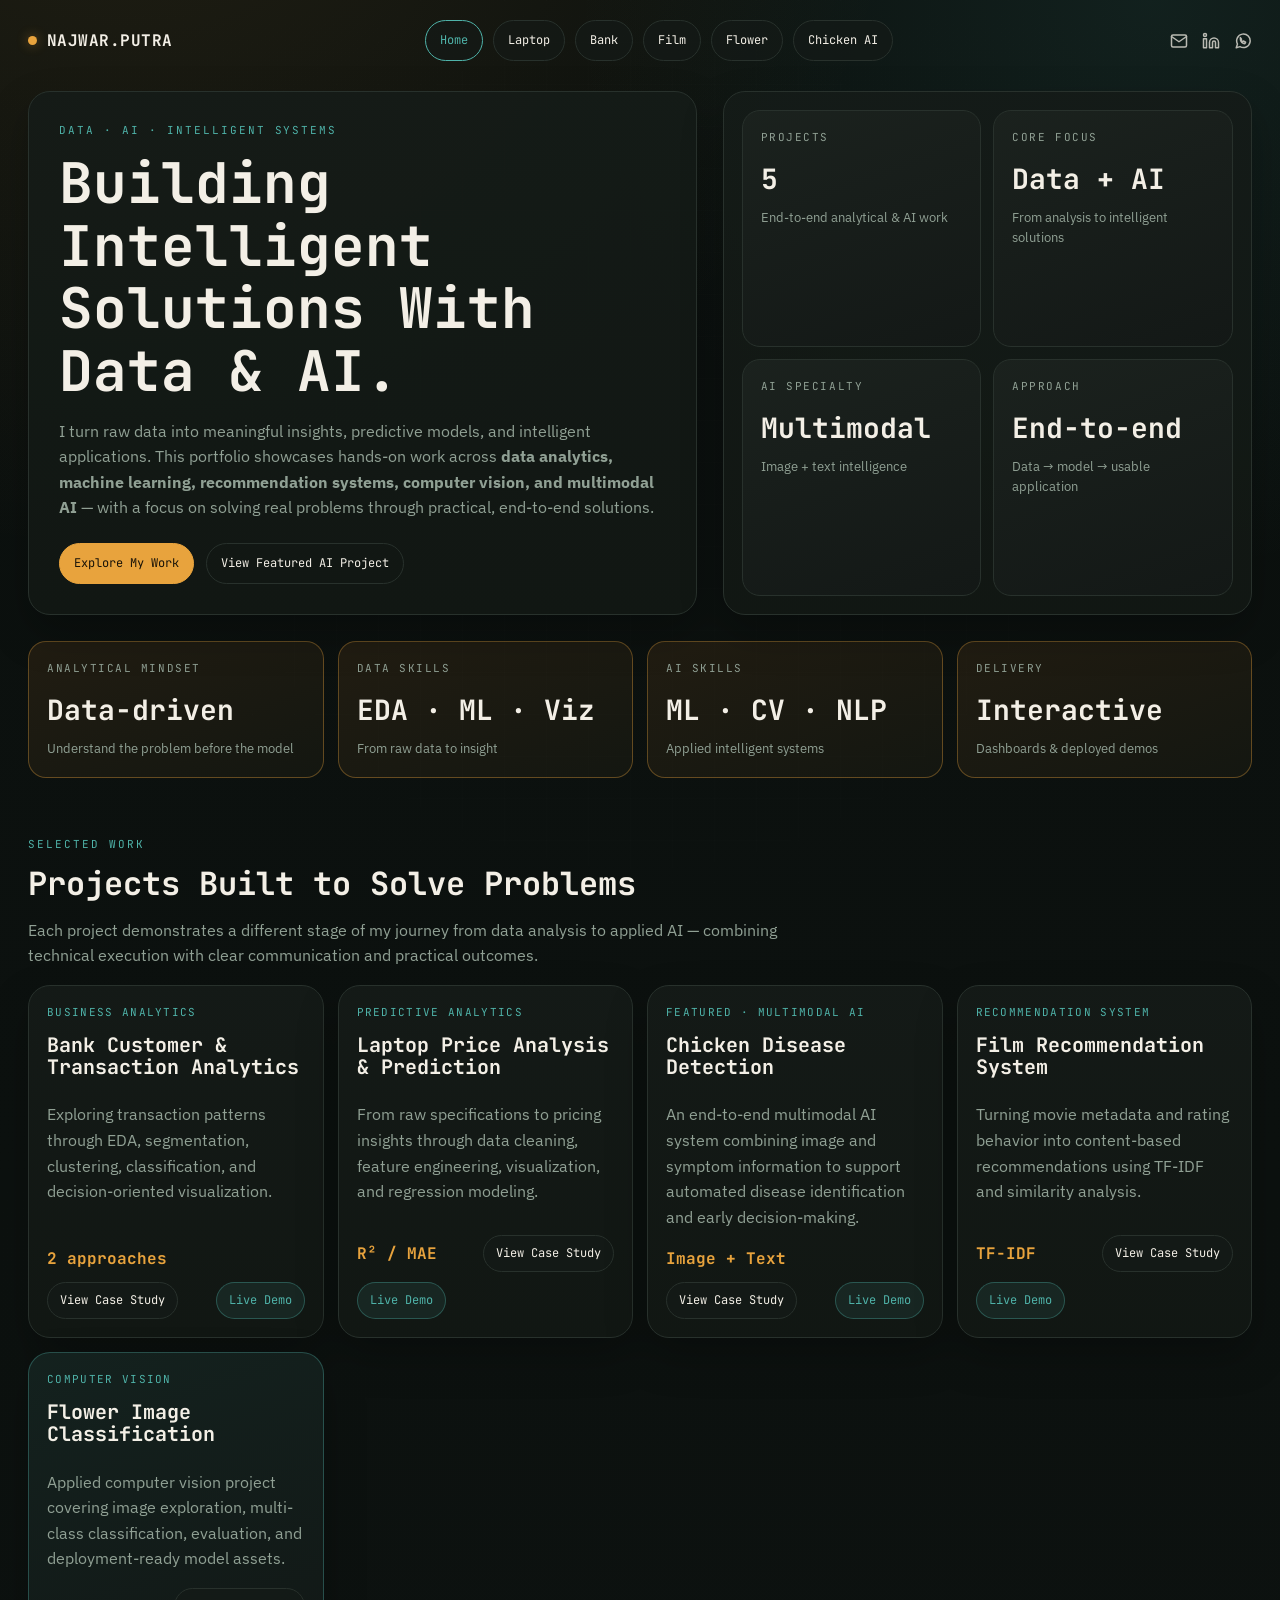
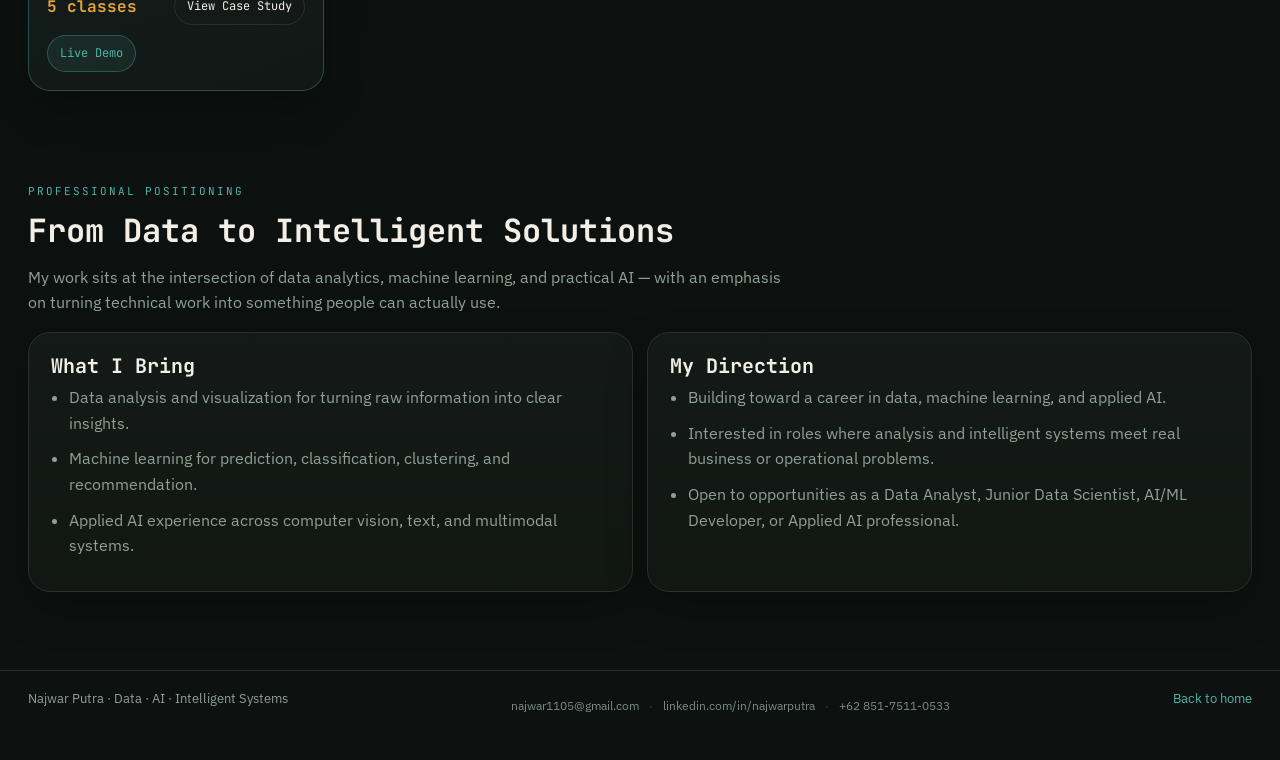
==== index.html @ daa90efa "Enhance contact section with styles and links Added contact information and styles for topbar and fo" ====
<!DOCTYPE html>

<html lang="id">
<head>
<meta charset="utf-8"/>
<meta content="width=device-width, initial-scale=1.0" name="viewport"/>
<title>Najwar Putra | Data, AI &amp; Intelligent Systems Portfolio</title>
<meta content="Najwar Putra's portfolio across data analytics, machine learning, computer vision, recommendation systems, and multimodal AI." name="description"/>
<link href="https://fonts.googleapis.com" rel="preconnect"/>
<link crossorigin="" href="https://fonts.gstatic.com" rel="preconnect"/>
<link href="https://fonts.googleapis.com/css2?family=JetBrains+Mono:wght@400;500;600;700;800&amp;family=IBM+Plex+Sans:wght@400;500;600;700&amp;display=swap" rel="stylesheet"/>
<link href="styles.css" rel="stylesheet">
<style>
  .topbar-contact{display:flex;align-items:center;gap:14px;margin-left:24px}
  .topbar-contact a{display:inline-flex;align-items:center;color:inherit;opacity:.75;transition:opacity .15s ease}
  .topbar-contact a:hover{opacity:1}
  .topbar-contact svg{width:18px;height:18px}
  .footer-contact{display:flex;flex-wrap:wrap;align-items:center;justify-content:center;gap:10px;margin:8px 0;font-size:.9em}
  .footer-contact a{display:inline-flex;align-items:center;gap:6px;color:inherit;opacity:.85;text-decoration:none}
  .footer-contact a:hover{opacity:1;text-decoration:underline}
  .footer-contact svg{width:15px;height:15px}
  .footer-sep{opacity:.4}
  @media (max-width:720px){
    .topbar{flex-wrap:wrap;row-gap:10px}
    .topbar-contact{margin-left:0}
  }
</style>
<script>
            window.STREAMLIT_LINKS = {"laptop": "https://laptoppricepred-najwar.streamlit.app/", "bank": "https://bank-analysis-najwar.streamlit.app/", "film": "https://filmrecom-awer.streamlit.app/", "flower": "https://flowerclassification-najwar.streamlit.app/"};
          </script>
</link></head>
<body>
<div aria-hidden="true" class="bg-grid"></div>
<header class="topbar">
<div class="brand">
<span class="brand-dot"></span>
<span>NAJWAR.PUTRA</span>
</div>
<nav class="nav">
<a class="nav-link active" href="index.html">Home</a>
<a class="nav-link" href="laptop.html">Laptop</a>
<a class="nav-link" href="bank.html">Bank</a>
<a class="nav-link" href="film.html">Film</a>
<a class="nav-link" href="flower.html">Flower</a>
<a class="nav-link" href="chicken.html">Chicken AI</a>
</nav>
<div class="topbar-contact">
<a aria-label="Email" href="mailto:najwar1105@gmail.com" title="Email">
<svg fill="none" stroke="currentColor" stroke-linecap="round" stroke-linejoin="round" stroke-width="2" viewbox="0 0 24 24" xmlns="http://www.w3.org/2000/svg"><rect height="16" rx="2" width="20" x="2" y="4"></rect><path d="m22 6-10 7L2 6"></path></svg>
</a>
<a aria-label="LinkedIn" href="https://www.linkedin.com/in/najwarputra" rel="noopener noreferrer" target="_blank" title="LinkedIn">
<svg fill="none" stroke="currentColor" stroke-linecap="round" stroke-linejoin="round" stroke-width="2" viewbox="0 0 24 24" xmlns="http://www.w3.org/2000/svg"><path d="M16 8a6 6 0 0 1 6 6v7h-4v-7a2 2 0 0 0-2-2 2 2 0 0 0-2 2v7h-4v-7a6 6 0 0 1 6-6z"></path><rect height="12" width="4" x="2" y="9"></rect><circle cx="4" cy="4" r="2"></circle></svg>
</a>
<a aria-label="WhatsApp" href="https://wa.me/6285175110533" rel="noopener noreferrer" target="_blank" title="WhatsApp">
<svg fill="none" stroke="currentColor" stroke-linecap="round" stroke-linejoin="round" stroke-width="2" viewbox="0 0 24 24" xmlns="http://www.w3.org/2000/svg"><path d="M3 21l1.65-4.95A9 9 0 1 1 8 19.5z"></path><path d="M8.5 9.5c0 3.5 3 6 6 6l1-2-3-1.5-1 1c-1-.6-2-1.5-2.5-2.5l1-1L8.5 7.5z"></path></svg>
</a>
</div>
</header>
<main>
<section class="hero home">
<div class="hero-copy">
<div class="eyebrow">Data · AI · Intelligent Systems</div>
<h1>Building Intelligent Solutions With Data &amp; AI.</h1>
<p>
          I turn raw data into meaningful insights, predictive models, and intelligent applications.
          This portfolio showcases hands-on work across <strong>data analytics, machine learning,
          recommendation systems, computer vision, and multimodal AI</strong> — with a focus on
          solving real problems through practical, end-to-end solutions.
        </p>
<div class="hero-links">
<a class="btn primary" href="#selected">Explore My Work</a>
<a class="btn ghost" href="chicken.html">View Featured AI Project</a>
</div>
</div>
<div class="hero-panel">
<div class="hero-stats">
<div class="card">
<div class="card-label">Projects</div>
<div class="card-value">5</div>
<div class="card-note">End-to-end analytical &amp; AI work</div>
</div>
<div class="card">
<div class="card-label">Core Focus</div>
<div class="card-value">Data + AI</div>
<div class="card-note">From analysis to intelligent solutions</div>
</div>
<div class="card">
<div class="card-label">AI Specialty</div>
<div class="card-value">Multimodal</div>
<div class="card-note">Image + text intelligence</div>
</div>
<div class="card">
<div class="card-label">Approach</div>
<div class="card-value">End-to-end</div>
<div class="card-note">Data → model → usable application</div>
</div>
</div>
</div>
</section>
<div class="kpi-grid">
<div class="card accent">
<div class="card-label">Analytical Mindset</div>
<div class="card-value">Data-driven</div>
<div class="card-note">Understand the problem before the model</div>
</div>
<div class="card accent">
<div class="card-label">Data Skills</div>
<div class="card-value">EDA · ML · Viz</div>
<div class="card-note">From raw data to insight</div>
</div>
<div class="card accent">
<div class="card-label">AI Skills</div>
<div class="card-value">ML · CV · NLP</div>
<div class="card-note">Applied intelligent systems</div>
</div>
<div class="card accent">
<div class="card-label">Delivery</div>
<div class="card-value">Interactive</div>
<div class="card-note">Dashboards &amp; deployed demos</div>
</div>
</div>
<section class="section" id="selected">
<div class="section-head">
<div class="eyebrow">Selected Work</div>
<h2>Projects Built to Solve Problems</h2>
<p>Each project demonstrates a different stage of my journey from data analysis to applied AI — combining technical execution with clear communication and practical outcomes.</p>
</div>
<div class="project-grid">





<article class="project-card">
<div class="project-tag">Business Analytics</div>
<h3>Bank Customer &amp; Transaction Analytics</h3>
<p>Exploring transaction patterns through EDA, segmentation, clustering, classification, and decision-oriented visualization.</p>
<div class="project-bottom">
<span class="project-metric">2 approaches</span>
<a class="btn small" href="bank.html">View Case Study</a>
<a class="btn small secondary" data-streamlit-key="bank" href="#">Live Demo</a>
</div>
</article><article class="project-card">
<div class="project-tag">Predictive Analytics</div>
<h3>Laptop Price Analysis &amp; Prediction</h3>
<p>From raw specifications to pricing insights through data cleaning, feature engineering, visualization, and regression modeling.</p>
<div class="project-bottom">
<span class="project-metric">R² / MAE</span>
<a class="btn small" href="laptop.html">View Case Study</a>
<a class="btn small secondary" data-streamlit-key="laptop" href="#">Live Demo</a>
</div>
</article><article class="project-card">
<div class="project-tag">Featured · Multimodal AI</div>
<h3>Chicken Disease Detection</h3>
<p>An end-to-end multimodal AI system combining image and symptom information to support automated disease identification and early decision-making.</p>
<div class="project-bottom">
<span class="project-metric">Image + Text</span>
<a class="btn small" href="chicken.html">View Case Study</a>
<a class="btn small secondary" data-streamlit-key="chicken" href="#">Live Demo</a>
</div>
</article><article class="project-card">
<div class="project-tag">Recommendation System</div>
<h3>Film Recommendation System</h3>
<p>Turning movie metadata and rating behavior into content-based recommendations using TF-IDF and similarity analysis.</p>
<div class="project-bottom">
<span class="project-metric">TF-IDF</span>
<a class="btn small" href="film.html">View Case Study</a>
<a class="btn small secondary" data-streamlit-key="film" href="#">Live Demo</a>
</div>
</article><article class="project-card">
<div class="project-tag">Computer Vision</div>
<h3>Flower Image Classification</h3>
<p>Applied computer vision project covering image exploration, multi-class classification, evaluation, and deployment-ready model assets.</p>
<div class="project-bottom">
<span class="project-metric">5 classes</span>
<a class="btn small" href="flower.html">View Case Study</a>
<a class="btn small secondary" data-streamlit-key="flower" href="#">Live Demo</a>
</div>
</article></div>
</section>
<section class="section">
<div class="section-head">
<div class="eyebrow">Professional Positioning</div>
<h2>From Data to Intelligent Solutions</h2>
<p>My work sits at the intersection of data analytics, machine learning, and practical AI — with an emphasis on turning technical work into something people can actually use.</p>
</div>
<div class="two-col">
<div class="panel pad">
<h3>What I Bring</h3>
<ul class="bullet-list">
<li>Data analysis and visualization for turning raw information into clear insights.</li>
<li>Machine learning for prediction, classification, clustering, and recommendation.</li>
<li>Applied AI experience across computer vision, text, and multimodal systems.</li>
</ul>
</div>
<div class="panel pad">
<h3>My Direction</h3>
<ul class="bullet-list">
<li>Building toward a career in data, machine learning, and applied AI.</li>
<li>Interested in roles where analysis and intelligent systems meet real business or operational problems.</li>
<li>Open to opportunities as a Data Analyst, Junior Data Scientist, AI/ML Developer, or Applied AI professional.</li>
</ul>
</div>
</div>
</section>
</main>
<footer class="footer">
<div>Najwar Putra · Data · AI · Intelligent Systems</div>
<div class="footer-contact">
<a href="mailto:najwar1105@gmail.com">najwar1105@gmail.com</a>
<span class="footer-sep">·</span>
<a href="https://www.linkedin.com/in/najwarputra" rel="noopener noreferrer" target="_blank">linkedin.com/in/najwarputra</a>
<span class="footer-sep">·</span>
<a href="https://wa.me/6285175110533" rel="noopener noreferrer" target="_blank">+62 851-7511-0533</a>
</div>
<div><a href="index.html">Back to home</a></div>
</footer>
<script>
  document.querySelectorAll('[data-streamlit-key="laptop"]').forEach(function(el){ el.href = "https://laptoppricepred-najwar.streamlit.app/"; });
  document.querySelectorAll('[data-streamlit-key="bank"]').forEach(function(el){ el.href = "https://bank-analysis-najwar.streamlit.app/"; });
  document.querySelectorAll('[data-streamlit-key="film"]').forEach(function(el){ el.href = "https://filmrecom-awer.streamlit.app/"; });
  document.querySelectorAll('[data-streamlit-key="flower"]').forEach(function(el){ el.href = "https://flowerclassification-najwar.streamlit.app/"; });
  document.querySelectorAll('[data-streamlit-key="chicken"]').forEach(function(el){ el.href = "https://mumoci.streamlit.app/"; });
</script>
</body>
</html>
---- styles.css ----
:root{
  --bg:#0d1210;
  --panel:#151b18;
  --panel-2:#1b221e;
  --line:#28312c;
  --text:#f3efe6;
  --muted:#90a094;
  --teal:#4fb3a9;
  --amber:#e8a33d;
  --blue:#8fb9ff;
  --shadow: 0 18px 40px rgba(0,0,0,.25);
  --mono:'JetBrains Mono', monospace;
  --sans:'IBM Plex Sans', system-ui, sans-serif;
}
*{box-sizing:border-box}
html{scroll-behavior:smooth}
body{
  margin:0;
  background:
    radial-gradient(circle at 10% -10%, rgba(232,163,61,.10), transparent 28%),
    radial-gradient(circle at 90% 0%, rgba(79,179,169,.10), transparent 22%),
    linear-gradient(180deg,#0b100e 0%, #0d1210 100%);
  color:var(--text);
  font-family:var(--sans);
  line-height:1.6;
  -webkit-font-smoothing:antialiased;
}
a{color:inherit}
.bg-grid{
  position:fixed; inset:0; pointer-events:none; opacity:.22;
  background-image: linear-gradient(rgba(255,255,255,.045) 1px, transparent 1px),
                    linear-gradient(90deg, rgba(255,255,255,.045) 1px, transparent 1px);
  background-size: 42px 42px;
  mask-image: radial-gradient(circle at center, black 40%, transparent 100%);
}
.topbar,.footer,.hero,.section{position:relative; z-index:1}
.topbar{
  max-width:1280px; margin:0 auto; padding:20px 28px;
  display:flex; justify-content:space-between; align-items:center; gap:16px;
}
.brand{
  display:flex; align-items:center; gap:10px; font-family:var(--mono); font-weight:700; letter-spacing:.03em;
}
.brand-dot{
  width:9px; height:9px; border-radius:50%; background:var(--amber);
  box-shadow:0 0 12px rgba(232,163,61,.45);
}
.nav{display:flex; gap:10px; flex-wrap:wrap}
.nav-link,.btn{
  text-decoration:none; border:1px solid var(--line); border-radius:999px;
  padding:10px 14px; font-family:var(--mono); font-size:12px; transition:.18s ease;
  background:rgba(21,27,24,.7);
}
.nav-link:hover,.btn:hover{transform:translateY(-1px); border-color:var(--teal)}
.nav-link.active{border-color:var(--teal); color:var(--teal)}
main{max-width:1280px; margin:0 auto; padding: 0 28px 44px}
.hero{
  display:grid; grid-template-columns: 1.2fr .95fr; gap:26px; align-items:stretch;
  padding: 34px 0 18px;
}
.hero.home{padding-top:10px}
.hero-copy,.hero-panel,.panel,.project-card{
  border:1px solid var(--line); background:linear-gradient(180deg, rgba(21,27,24,.95), rgba(18,24,20,.95));
  border-radius:22px; box-shadow:var(--shadow);
}
.hero-copy{padding:30px}
.hero-panel{padding:18px}
.eyebrow{
  font-family:var(--mono); text-transform:uppercase; letter-spacing:.18em; font-size:11px;
  color:var(--teal); margin-bottom:12px;
}
h1,h2,h3{font-family:var(--mono); line-height:1.12}
h1{font-size:clamp(34px,4.6vw,56px); margin:0 0 16px}
h2{font-size:clamp(24px,3vw,32px); margin:0}
h3{font-size:20px; margin:0 0 8px}
.hero-copy p,.section-head p,.project-card p,.panel p{color:var(--muted)}
.hero-links{display:flex; flex-wrap:wrap; gap:12px; margin-top:22px}
.btn.primary{background:var(--amber); color:#191308; border-color:var(--amber)}
.btn.secondary{background:rgba(79,179,169,.10); color:var(--teal); border-color:rgba(79,179,169,.35)}
.btn.ghost{background:transparent}
.btn.small{padding:8px 12px}
.hero-stats{display:grid; grid-template-columns:1fr 1fr; gap:12px; height:100%}
.card,.project-card,.panel{
  padding:18px;
}
.card{
  border:1px solid var(--line);
  background:linear-gradient(160deg, rgba(27,34,30,.96), rgba(19,24,22,.96));
  border-radius:18px;
}
.card.accent{border-color:rgba(232,163,61,.35); background:linear-gradient(160deg, rgba(34,29,18,.98), rgba(20,23,17,.98))}
.card-label{font-family:var(--mono); font-size:11px; color:var(--muted); text-transform:uppercase; letter-spacing:.14em}
.card-value{font-family:var(--mono); font-size:clamp(20px,2.2vw,28px); font-weight:700; color:var(--text); margin:10px 0 6px}
.card-note{font-size:13px; color:var(--muted)}
.kpi-grid,.project-grid{
  display:grid; grid-template-columns:repeat(4,1fr); gap:14px;
  margin: 8px 0 24px;
}
.section{padding: 34px 0}
.section-head{margin-bottom:16px}
.section-head p{max-width:760px}
.project-card{display:flex; flex-direction:column; justify-content:space-between; min-height:220px}
.project-tag{
  display:inline-flex; width:max-content; font-family:var(--mono); font-size:11px; letter-spacing:.12em;
  text-transform:uppercase; color:var(--teal); margin-bottom:12px;
}
.project-bottom{display:flex; justify-content:space-between; align-items:center; gap:10px; flex-wrap:wrap; margin-top:auto}
.project-metric{font-family:var(--mono); color:var(--amber); font-weight:700}
.two-col{
  display:grid; grid-template-columns:1fr 1fr; gap:14px; margin-top:14px;
}
.chart-grid.two{
  display:grid; grid-template-columns:1fr 1fr; gap:14px;
}
.panel img{
  width:100%; display:block; border-radius:16px; border:1px solid var(--line); background:#0b100e;
}
figure.panel{margin:0}
figcaption{
  font-size:12px; color:var(--muted); margin-top:10px; font-family:var(--mono); letter-spacing:.08em;
  text-transform:uppercase;
}
.pad{padding:22px}
.bullet-list{margin:0; padding-left:18px; color:var(--muted)}
.bullet-list li{margin-bottom:10px}
.metric-list{display:grid; gap:10px; margin-top:18px}
.metric-list div{
  display:flex; justify-content:space-between; gap:14px; padding:12px 14px; border:1px solid var(--line);
  border-radius:14px; background:rgba(255,255,255,.02);
}
.metric-list span{color:var(--muted)}
.metric-list strong{font-family:var(--mono)}
.data-table{
  width:100%; border-collapse:separate; border-spacing:0; overflow:hidden;
  font-size:14px; color:var(--text);
}
.data-table th,.data-table td{
  padding:11px 12px; border-bottom:1px solid var(--line); text-align:left; vertical-align:top;
}
.data-table th{font-family:var(--mono); color:var(--muted); text-transform:uppercase; font-size:11px; letter-spacing:.12em}
.data-table tr:hover td{background:rgba(255,255,255,.025)}
.gallery-grid{
  display:grid; grid-template-columns:repeat(5,1fr); gap:14px;
}
.gallery-item{padding:12px}
.gallery-item img{
  width:100%; aspect-ratio: 1 / 1; object-fit:cover; border-radius:14px; border:1px solid var(--line);
}
.gallery-meta{display:flex; justify-content:space-between; gap:10px; align-items:center; margin-top:10px}
.gallery-meta strong{font-family:var(--mono); font-size:13px}
.gallery-meta span{font-size:12px; color:var(--muted)}
.footer{
  max-width:1280px; margin: 0 auto; padding: 18px 28px 36px; display:flex; justify-content:space-between;
  gap:14px; color:var(--muted); font-size:13px; border-top:1px solid var(--line)
}
.footer a{color:var(--teal); text-decoration:none}

.project-grid .project-card:last-child{
  border-color:rgba(79,179,169,.34);
  background:linear-gradient(160deg, rgba(20,34,31,.98), rgba(18,24,22,.98));
}
@media (min-width: 1101px){
  .project-grid .project-card:last-child{grid-column:span 1;}
}

@media (max-width: 1100px){
  .hero,.kpi-grid,.project-grid,.two-col,.chart-grid.two,.gallery-grid{grid-template-columns:1fr 1fr}
  .gallery-grid{grid-template-columns:repeat(3,1fr)}
}
@media (max-width: 780px){
  .topbar,.footer{padding-left:18px; padding-right:18px}
  main{padding:0 18px 28px}
  .hero,.kpi-grid,.project-grid,.two-col,.chart-grid.two,.gallery-grid{grid-template-columns:1fr}
  .hero-stats{grid-template-columns:1fr}
}
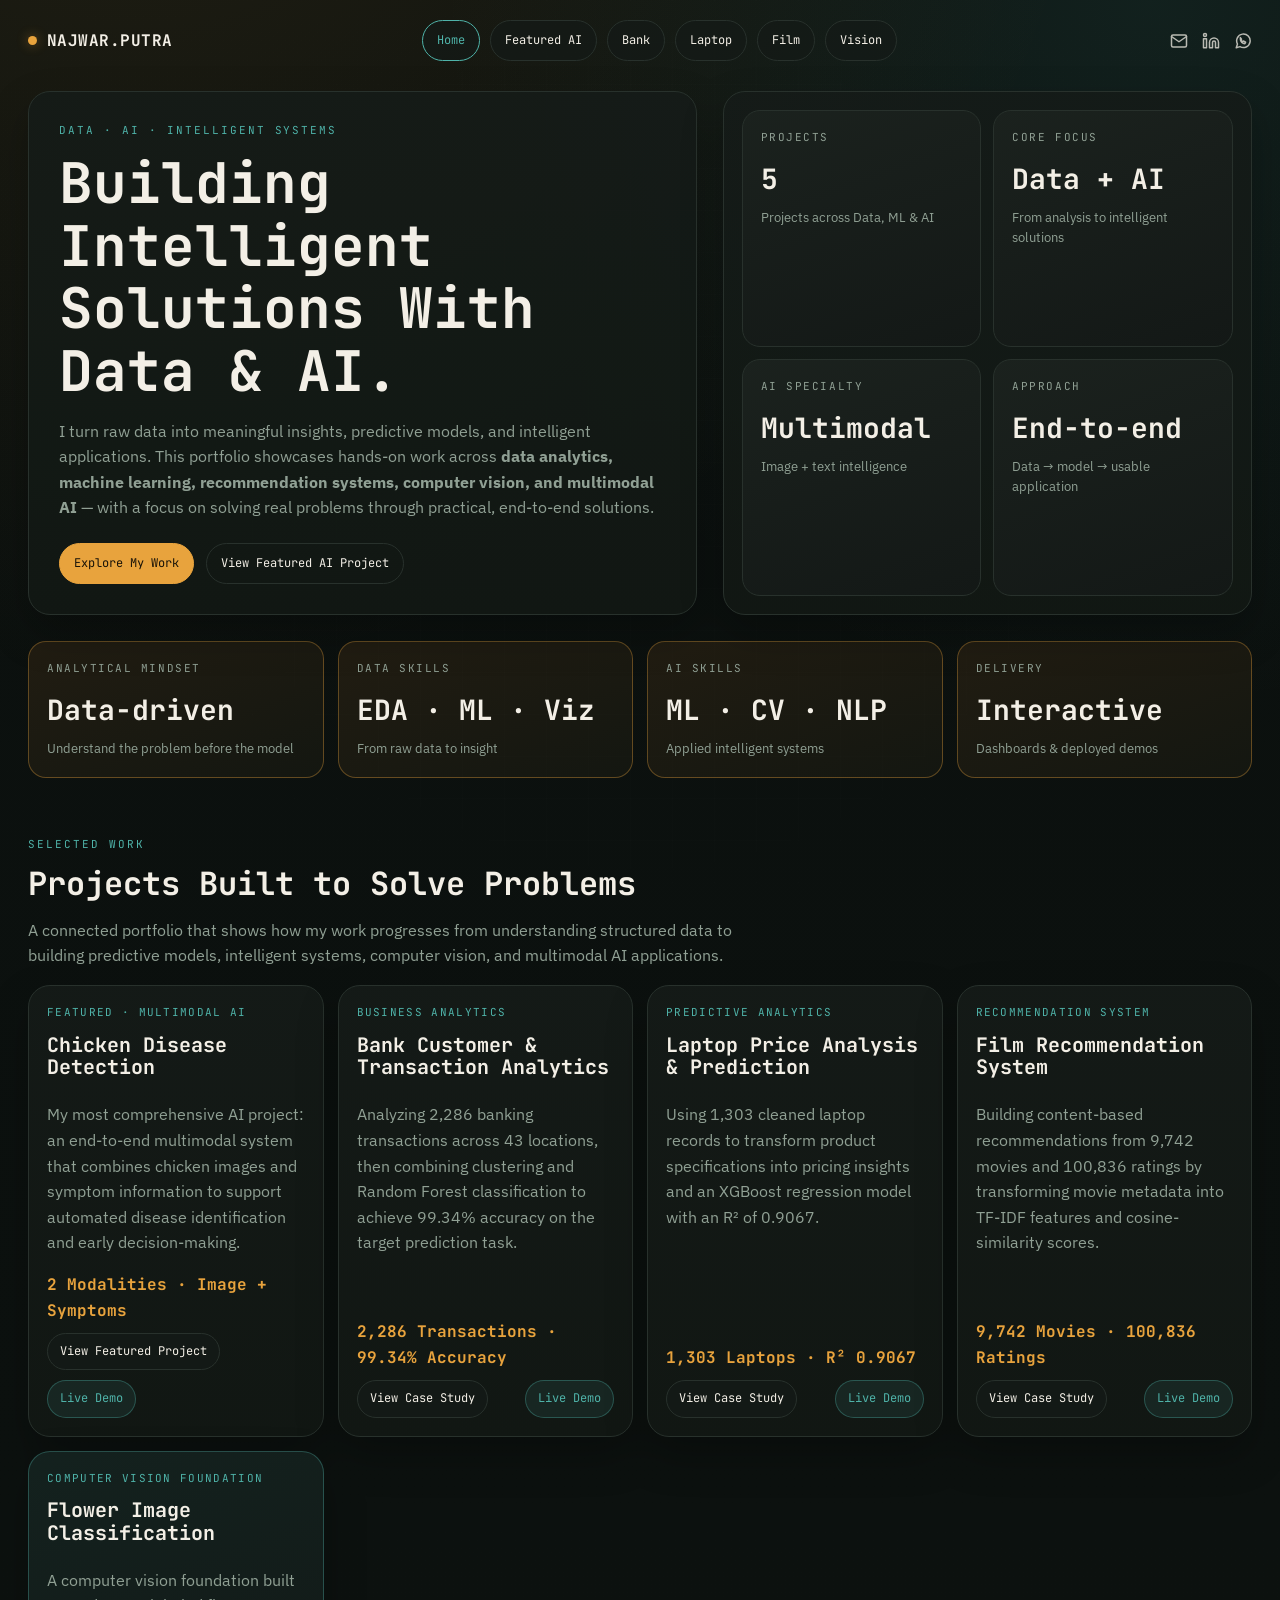
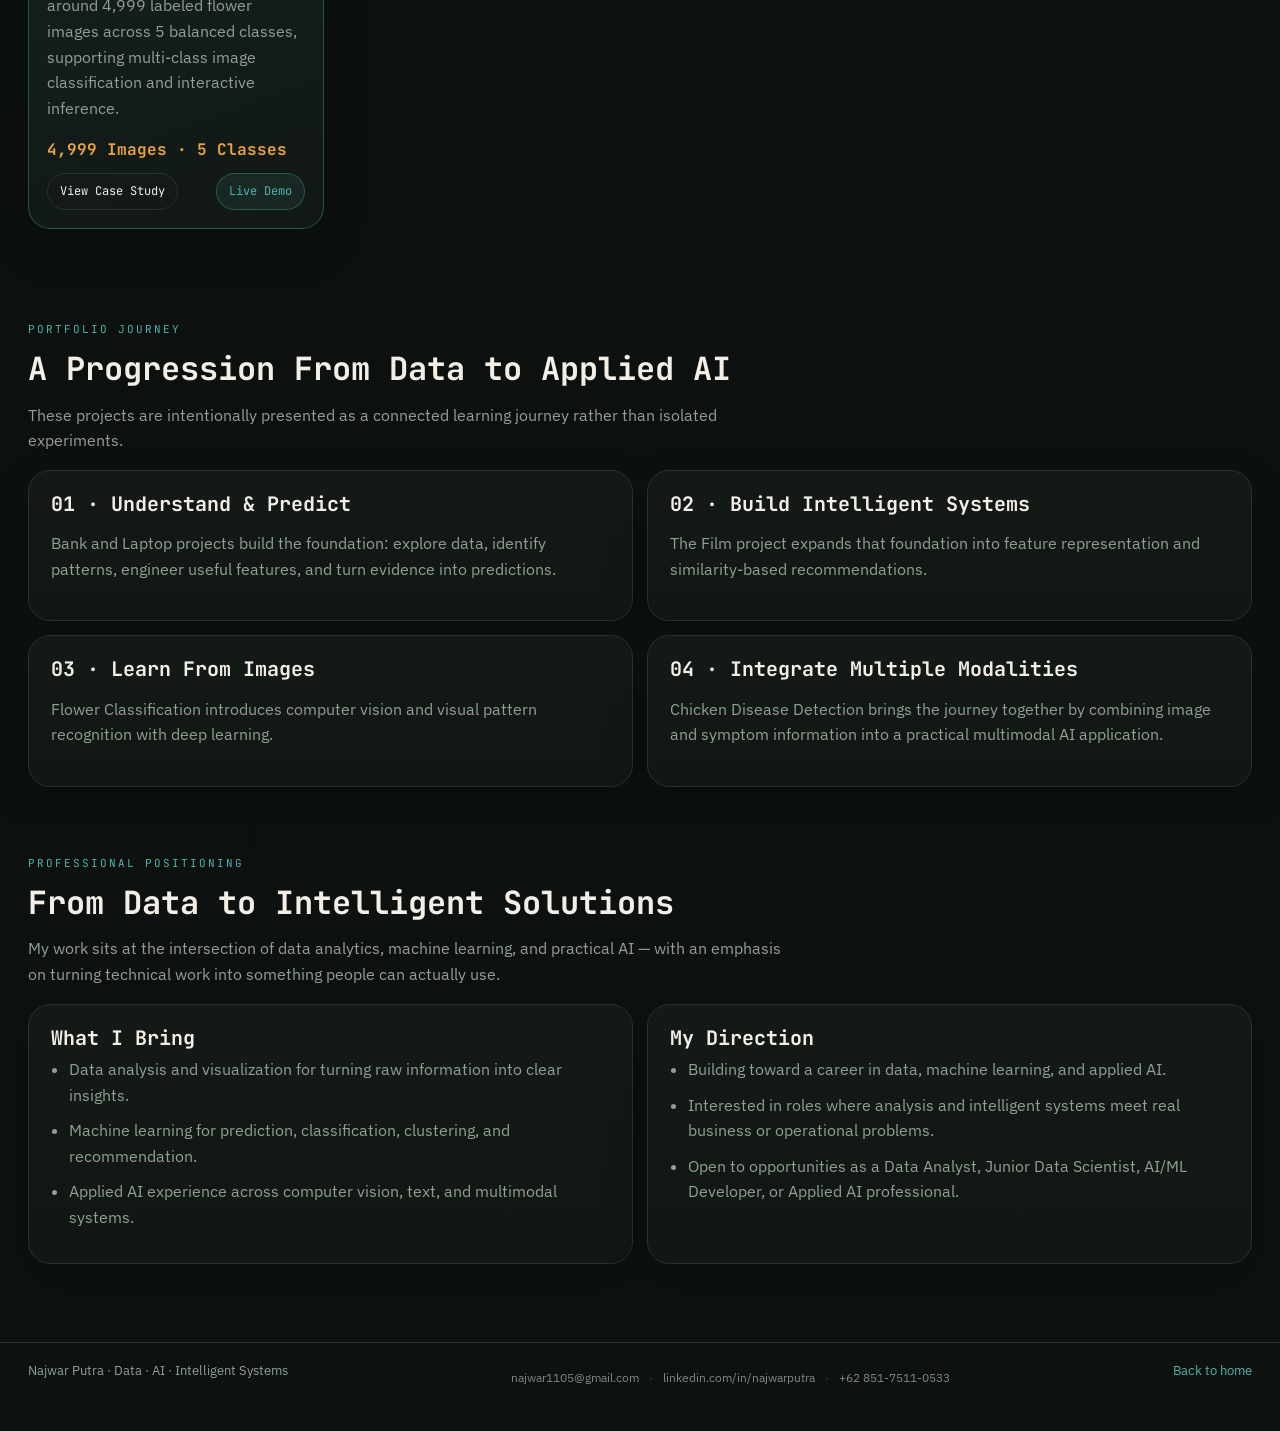
==== commit de4c2794: "Add files via upload" ====
--- a/index.html
+++ b/index.html
@@ -1,6 +1,6 @@
 <!DOCTYPE html>
 
-<html lang="id">
+<html lang="en">
 <head>
 <meta charset="utf-8"/>
 <meta content="width=device-width, initial-scale=1.0" name="viewport"/>
@@ -26,7 +26,7 @@
   }
 </style>
 <script>
-            window.STREAMLIT_LINKS = {"laptop": "https://laptoppricepred-najwar.streamlit.app/", "bank": "https://bank-analysis-najwar.streamlit.app/", "film": "https://filmrecom-awer.streamlit.app/", "flower": "https://flowerclassification-najwar.streamlit.app/"};
+            window.STREAMLIT_LINKS = {"laptop": "https://laptoppricepred-najwar.streamlit.app/", "bank": "https://bank-analysis-najwar.streamlit.app/", "film": "https://filmrecom-awer.streamlit.app/", "flower": "https://flowerclassification-najwar.streamlit.app/", "chicken": "https://mumoci.streamlit.app/"};
           </script>
 </link></head>
 <body>
@@ -38,11 +38,11 @@
 </div>
 <nav class="nav">
 <a class="nav-link active" href="index.html">Home</a>
+<a class="nav-link" href="chicken.html">Featured AI</a>
+<a class="nav-link" href="bank.html">Bank</a>
 <a class="nav-link" href="laptop.html">Laptop</a>
-<a class="nav-link" href="bank.html">Bank</a>
 <a class="nav-link" href="film.html">Film</a>
-<a class="nav-link" href="flower.html">Flower</a>
-<a class="nav-link" href="chicken.html">Chicken AI</a>
+<a class="nav-link" href="flower.html">Vision</a>
 </nav>
 <div class="topbar-contact">
 <a aria-label="Email" href="mailto:najwar1105@gmail.com" title="Email">
@@ -77,7 +77,7 @@
 <div class="card">
 <div class="card-label">Projects</div>
 <div class="card-value">5</div>
-<div class="card-note">End-to-end analytical &amp; AI work</div>
+<div class="card-note">Projects across Data, ML &amp; AI</div>
 </div>
 <div class="card">
 <div class="card-label">Core Focus</div>
@@ -123,60 +123,74 @@
 <div class="section-head">
 <div class="eyebrow">Selected Work</div>
 <h2>Projects Built to Solve Problems</h2>
-<p>Each project demonstrates a different stage of my journey from data analysis to applied AI — combining technical execution with clear communication and practical outcomes.</p>
+<p>A connected portfolio that shows how my work progresses from understanding structured data to building predictive models, intelligent systems, computer vision, and multimodal AI applications.</p>
 </div>
 <div class="project-grid">
-
-
-
-
-
+<article class="project-card">
+<div class="project-tag">Featured · Multimodal AI</div>
+<h3>Chicken Disease Detection</h3>
+<p>My most comprehensive AI project: an end-to-end multimodal system that combines chicken images and symptom information to support automated disease identification and early decision-making.</p>
+<div class="project-bottom">
+<span class="project-metric">2 Modalities · Image + Symptoms</span>
+<a class="btn small" href="chicken.html">View Featured Project</a>
+<a class="btn small secondary" data-streamlit-key="chicken" href="#">Live Demo</a>
+</div>
+</article>
 <article class="project-card">
 <div class="project-tag">Business Analytics</div>
 <h3>Bank Customer &amp; Transaction Analytics</h3>
-<p>Exploring transaction patterns through EDA, segmentation, clustering, classification, and decision-oriented visualization.</p>
-<div class="project-bottom">
-<span class="project-metric">2 approaches</span>
+<p>Analyzing 2,286 banking transactions across 43 locations, then combining clustering and Random Forest classification to achieve 99.34% accuracy on the target prediction task.</p>
+<div class="project-bottom">
+<span class="project-metric">2,286 Transactions · 99.34% Accuracy</span>
 <a class="btn small" href="bank.html">View Case Study</a>
 <a class="btn small secondary" data-streamlit-key="bank" href="#">Live Demo</a>
 </div>
-</article><article class="project-card">
+</article>
+<article class="project-card">
 <div class="project-tag">Predictive Analytics</div>
 <h3>Laptop Price Analysis &amp; Prediction</h3>
-<p>From raw specifications to pricing insights through data cleaning, feature engineering, visualization, and regression modeling.</p>
-<div class="project-bottom">
-<span class="project-metric">R² / MAE</span>
+<p>Using 1,303 cleaned laptop records to transform product specifications into pricing insights and an XGBoost regression model with an R² of 0.9067.</p>
+<div class="project-bottom">
+<span class="project-metric">1,303 Laptops · R² 0.9067</span>
 <a class="btn small" href="laptop.html">View Case Study</a>
 <a class="btn small secondary" data-streamlit-key="laptop" href="#">Live Demo</a>
 </div>
-</article><article class="project-card">
-<div class="project-tag">Featured · Multimodal AI</div>
-<h3>Chicken Disease Detection</h3>
-<p>An end-to-end multimodal AI system combining image and symptom information to support automated disease identification and early decision-making.</p>
-<div class="project-bottom">
-<span class="project-metric">Image + Text</span>
-<a class="btn small" href="chicken.html">View Case Study</a>
-<a class="btn small secondary" data-streamlit-key="chicken" href="#">Live Demo</a>
-</div>
-</article><article class="project-card">
+</article>
+<article class="project-card">
 <div class="project-tag">Recommendation System</div>
 <h3>Film Recommendation System</h3>
-<p>Turning movie metadata and rating behavior into content-based recommendations using TF-IDF and similarity analysis.</p>
-<div class="project-bottom">
-<span class="project-metric">TF-IDF</span>
+<p>Building content-based recommendations from 9,742 movies and 100,836 ratings by transforming movie metadata into TF-IDF features and cosine-similarity scores.</p>
+<div class="project-bottom">
+<span class="project-metric">9,742 Movies · 100,836 Ratings</span>
 <a class="btn small" href="film.html">View Case Study</a>
 <a class="btn small secondary" data-streamlit-key="film" href="#">Live Demo</a>
 </div>
-</article><article class="project-card">
-<div class="project-tag">Computer Vision</div>
+</article>
+<article class="project-card">
+<div class="project-tag">Computer Vision Foundation</div>
 <h3>Flower Image Classification</h3>
-<p>Applied computer vision project covering image exploration, multi-class classification, evaluation, and deployment-ready model assets.</p>
-<div class="project-bottom">
-<span class="project-metric">5 classes</span>
+<p>A computer vision foundation built around 4,999 labeled flower images across 5 balanced classes, supporting multi-class image classification and interactive inference.</p>
+<div class="project-bottom">
+<span class="project-metric">4,999 Images · 5 Classes</span>
 <a class="btn small" href="flower.html">View Case Study</a>
 <a class="btn small secondary" data-streamlit-key="flower" href="#">Live Demo</a>
 </div>
-</article></div>
+</article>
+</div>
+</section>
+
+<section class="section">
+<div class="section-head">
+<div class="eyebrow">Portfolio Journey</div>
+<h2>A Progression From Data to Applied AI</h2>
+<p>These projects are intentionally presented as a connected learning journey rather than isolated experiments.</p>
+</div>
+<div class="two-col">
+<div class="panel pad"><h3>01 · Understand &amp; Predict</h3><p>Bank and Laptop projects build the foundation: explore data, identify patterns, engineer useful features, and turn evidence into predictions.</p></div>
+<div class="panel pad"><h3>02 · Build Intelligent Systems</h3><p>The Film project expands that foundation into feature representation and similarity-based recommendations.</p></div>
+<div class="panel pad"><h3>03 · Learn From Images</h3><p>Flower Classification introduces computer vision and visual pattern recognition with deep learning.</p></div>
+<div class="panel pad"><h3>04 · Integrate Multiple Modalities</h3><p>Chicken Disease Detection brings the journey together by combining image and symptom information into a practical multimodal AI application.</p></div>
+</div>
 </section>
 <section class="section">
 <div class="section-head">
@@ -223,4 +237,4 @@
   document.querySelectorAll('[data-streamlit-key="chicken"]').forEach(function(el){ el.href = "https://mumoci.streamlit.app/"; });
 </script>
 </body>
-</html>
+</html>
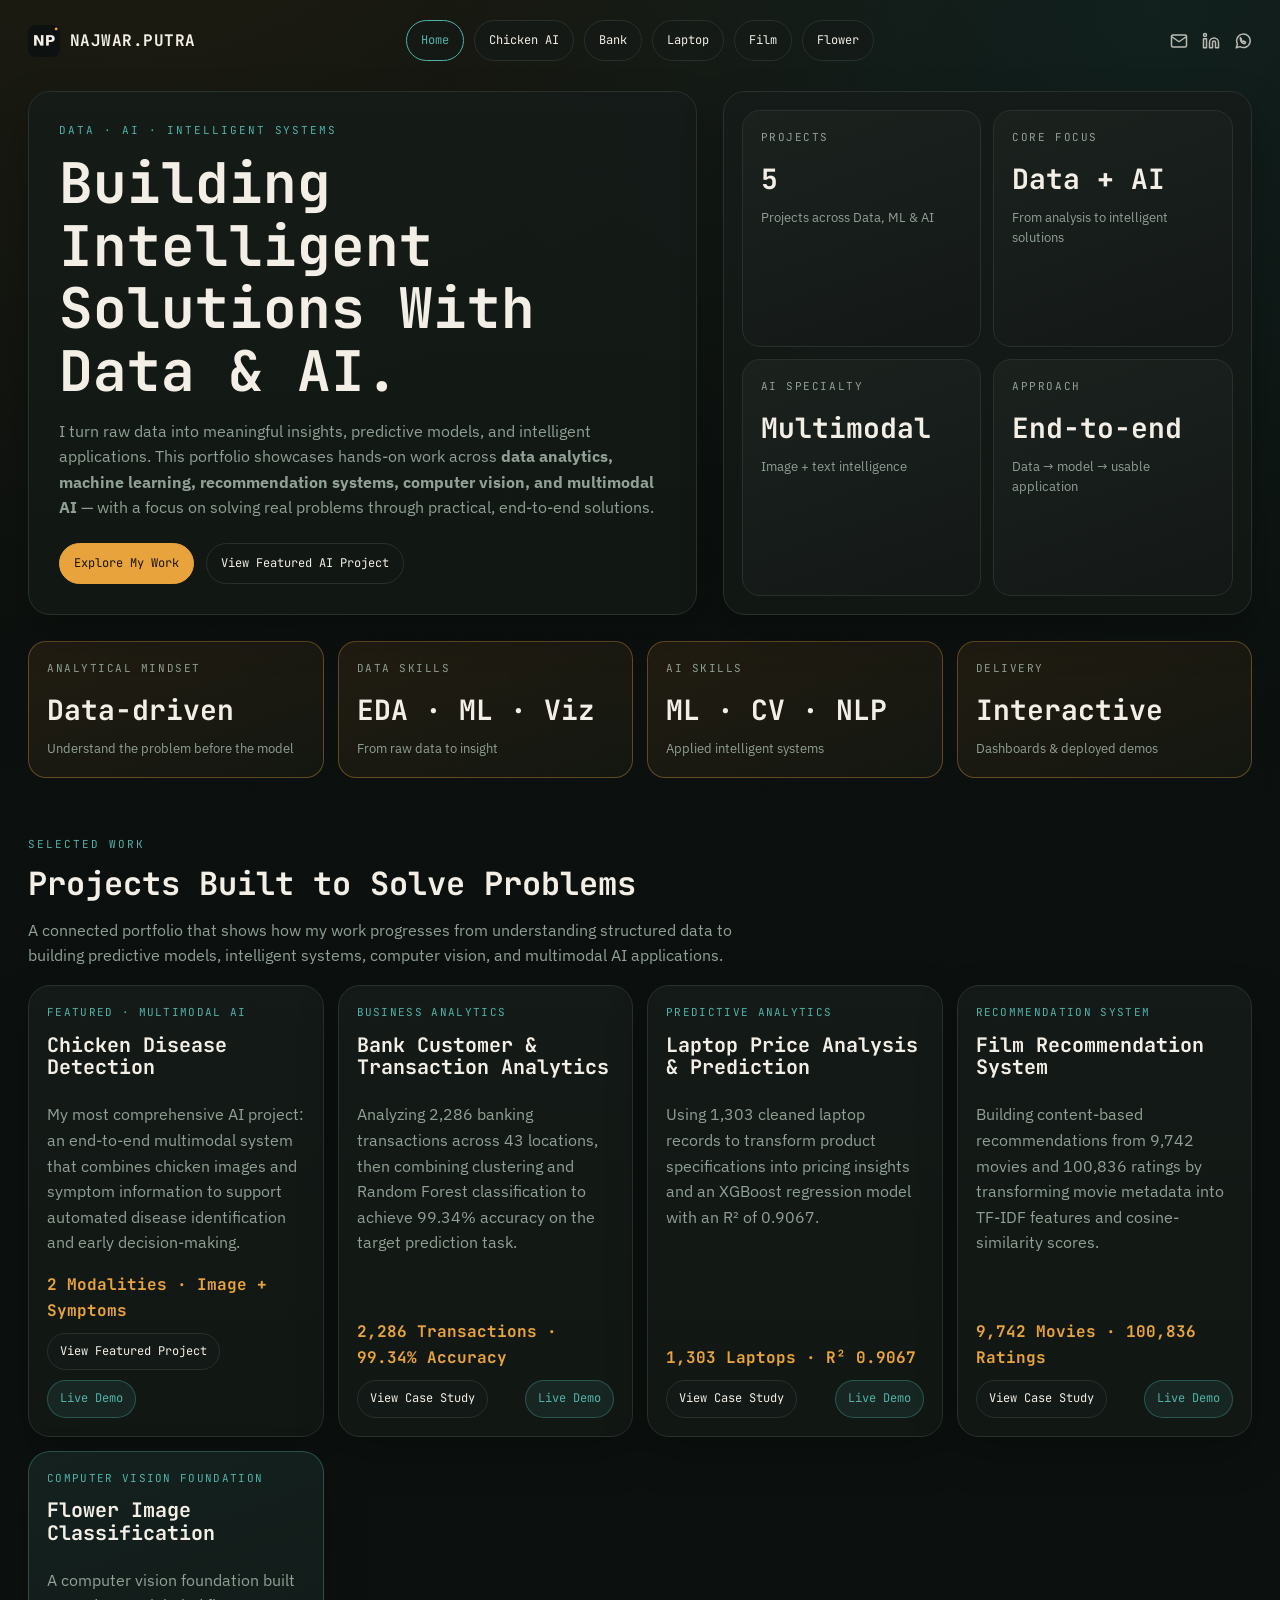
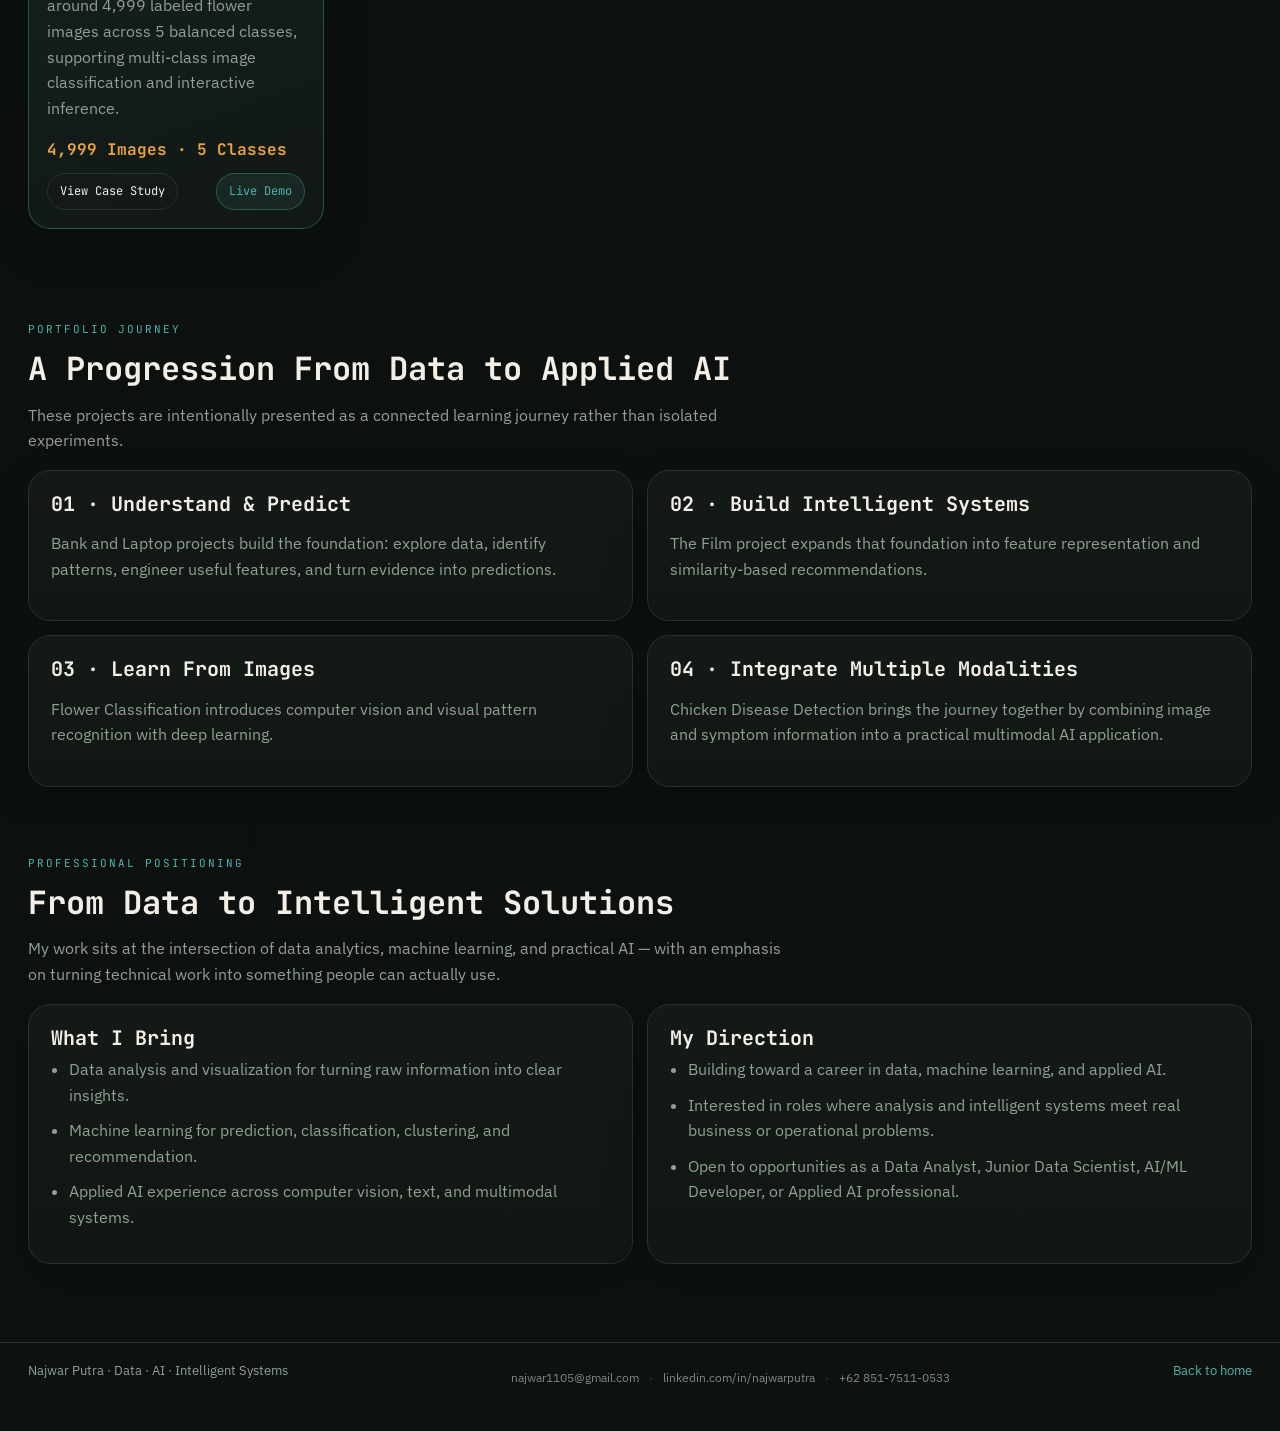
==== commit 21298160: "Add files via upload" ====
--- a/index.html
+++ b/index.html
@@ -10,6 +10,13 @@
 <link crossorigin="" href="https://fonts.gstatic.com" rel="preconnect"/>
 <link href="https://fonts.googleapis.com/css2?family=JetBrains+Mono:wght@400;500;600;700;800&amp;family=IBM+Plex+Sans:wght@400;500;600;700&amp;display=swap" rel="stylesheet"/>
 <link href="styles.css" rel="stylesheet">
+<link rel="icon" type="image/png" sizes="512x512" href="assets/brand/favicon.png"/>
+<meta property="og:type" content="website"/>
+<meta property="og:title" content="Najwar Putra | Data, AI & Intelligent Systems"/>
+<meta property="og:description" content="Najwar Putra portfolio across data analytics, machine learning, computer vision, recommendation systems, and multimodal AI."/>
+<meta property="og:image" content="assets/brand/og-image.png"/>
+<meta name="twitter:card" content="summary_large_image"/>
+<meta name="twitter:image" content="assets/brand/og-image.png"/>
 <style>
   .topbar-contact{display:flex;align-items:center;gap:14px;margin-left:24px}
   .topbar-contact a{display:inline-flex;align-items:center;color:inherit;opacity:.75;transition:opacity .15s ease}
@@ -33,16 +40,16 @@
 <div aria-hidden="true" class="bg-grid"></div>
 <header class="topbar">
 <div class="brand">
-<span class="brand-dot"></span>
+<img class="brand-logo" src="assets/brand/favicon.png" alt="Najwar Putra logo"/>
 <span>NAJWAR.PUTRA</span>
 </div>
 <nav class="nav">
 <a class="nav-link active" href="index.html">Home</a>
-<a class="nav-link" href="chicken.html">Featured AI</a>
+<a class="nav-link" href="chicken.html">Chicken AI</a>
 <a class="nav-link" href="bank.html">Bank</a>
 <a class="nav-link" href="laptop.html">Laptop</a>
 <a class="nav-link" href="film.html">Film</a>
-<a class="nav-link" href="flower.html">Vision</a>
+<a class="nav-link" href="flower.html">Flower</a>
 </nav>
 <div class="topbar-contact">
 <a aria-label="Email" href="mailto:najwar1105@gmail.com" title="Email">
@@ -52,7 +59,7 @@
 <svg fill="none" stroke="currentColor" stroke-linecap="round" stroke-linejoin="round" stroke-width="2" viewbox="0 0 24 24" xmlns="http://www.w3.org/2000/svg"><path d="M16 8a6 6 0 0 1 6 6v7h-4v-7a2 2 0 0 0-2-2 2 2 0 0 0-2 2v7h-4v-7a6 6 0 0 1 6-6z"></path><rect height="12" width="4" x="2" y="9"></rect><circle cx="4" cy="4" r="2"></circle></svg>
 </a>
 <a aria-label="WhatsApp" href="https://wa.me/6285175110533" rel="noopener noreferrer" target="_blank" title="WhatsApp">
-<svg fill="none" stroke="currentColor" stroke-linecap="round" stroke-linejoin="round" stroke-width="2" viewbox="0 0 24 24" xmlns="http://www.w3.org/2000/svg"><path d="M3 21l1.65-4.95A9 9 0 1 1 8 19.5z"></path><path d="M8.5 9.5c0 3.5 3 6 6 6l1-2-3-1.5-1 1c-1-.6-2-1.5-2.5-2.5l1-1L8.5 7.5z"></path></svg>
+<svg fill="none" stroke="currentColor" stroke-linecap="round" stroke-linejoin="round" stroke-width="2" viewbox="0 0 24 24" xmlns="http://www.w3.org/2000/svg"><path d="M3 21l1.65-4.95A9 9 0 1 1 8 19.5z"></path><path d="M8.5 9.5c0 3.5 3 6 6 6l1-2-3-1.5-1 1c-1-.6-1.5-1.5-2.5-2.5l1-1L8.5 7.5z"></path></svg>
 </a>
 </div>
 </header>
--- a/styles.css
+++ b/styles.css
@@ -36,7 +36,19 @@
 .topbar,.footer,.hero,.section{position:relative; z-index:1}
 .topbar{
   max-width:1280px; margin:0 auto; padding:20px 28px;
-  display:flex; justify-content:space-between; align-items:center; gap:16px;
+  display:grid; grid-template-columns:minmax(180px,1fr) auto minmax(180px,1fr);
+  align-items:center; gap:20px;
+}
+.topbar .brand{justify-self:start}
+.topbar .nav{justify-self:center; justify-content:center}
+.topbar .topbar-contact{justify-self:end}
+.topbar-contact{display:flex; align-items:center; justify-content:flex-end; gap:14px}
+.topbar-contact a{display:inline-flex; align-items:center; color:inherit; opacity:.75; transition:opacity .15s ease}
+.topbar-contact a:hover{opacity:1}
+.topbar-contact svg{width:18px; height:18px}
+
+.brand-logo{
+  width:32px; height:32px; flex:0 0 32px; display:block; object-fit:cover; border-radius:8px;
 }
 .brand{
   display:flex; align-items:center; gap:10px; font-family:var(--mono); font-weight:700; letter-spacing:.03em;
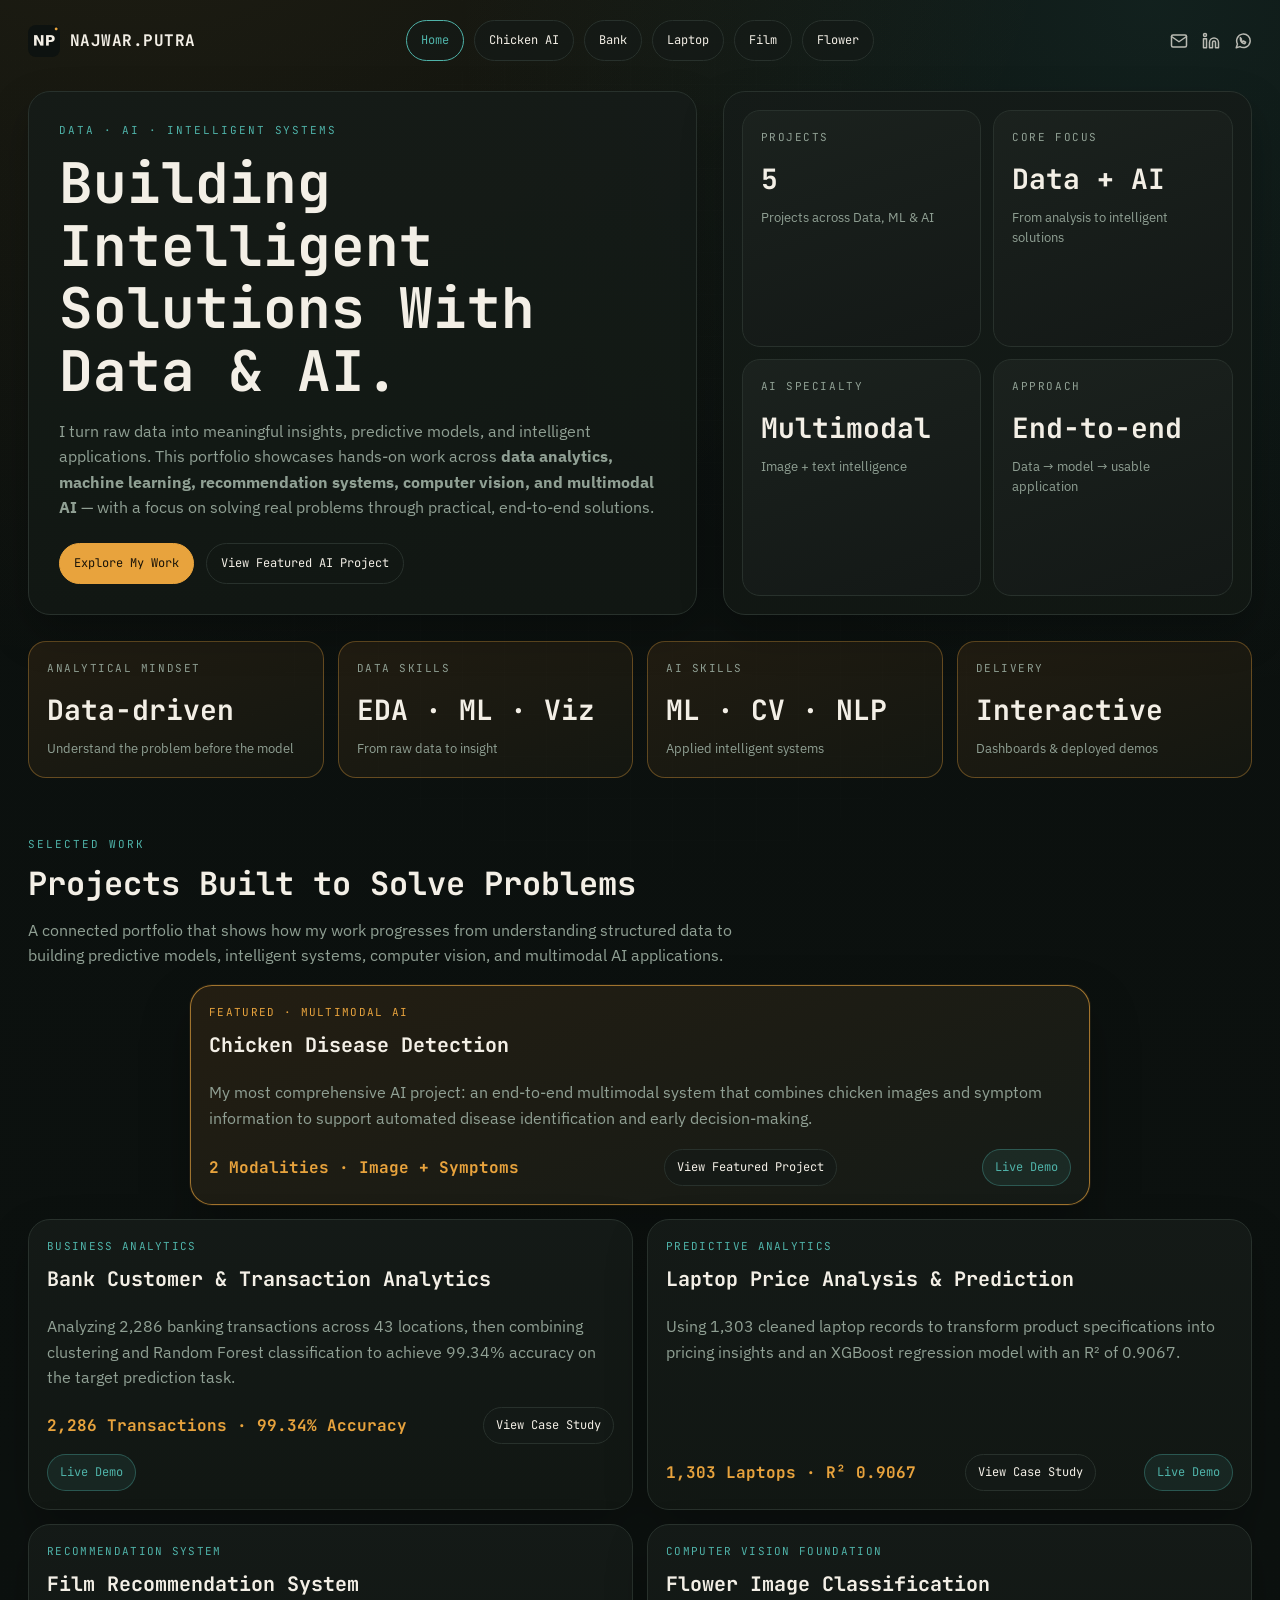
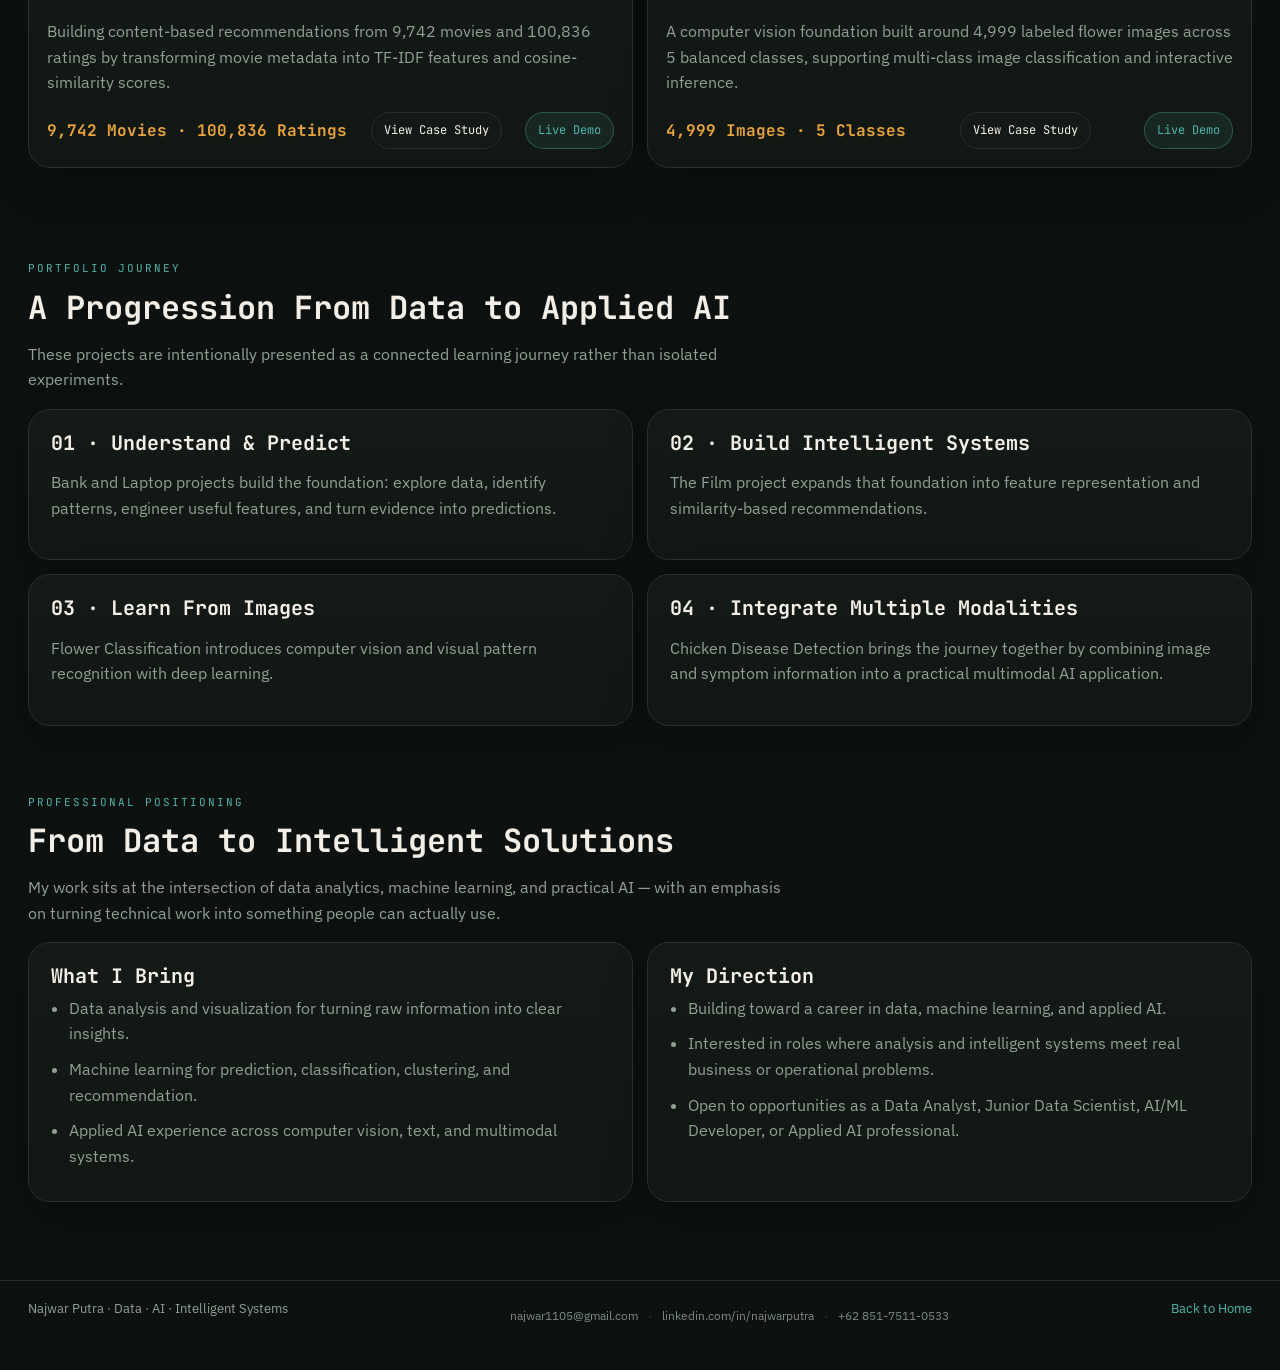
==== commit 45b277fa: "Update footer link text from 'Back to home' to 'Back to Home'" ====
--- a/index.html
+++ b/index.html
@@ -133,7 +133,7 @@
 <p>A connected portfolio that shows how my work progresses from understanding structured data to building predictive models, intelligent systems, computer vision, and multimodal AI applications.</p>
 </div>
 <div class="project-grid">
-<article class="project-card">
+<article class="project-card featured-project">
 <div class="project-tag">Featured · Multimodal AI</div>
 <h3>Chicken Disease Detection</h3>
 <p>My most comprehensive AI project: an end-to-end multimodal system that combines chicken images and symptom information to support automated disease identification and early decision-making.</p>
@@ -234,7 +234,7 @@
 <span class="footer-sep">·</span>
 <a href="https://wa.me/6285175110533" rel="noopener noreferrer" target="_blank">+62 851-7511-0533</a>
 </div>
-<div><a href="index.html">Back to home</a></div>
+<div><a href="index.html">Back to Home</a></div>
 </footer>
 <script>
   document.querySelectorAll('[data-streamlit-key="laptop"]').forEach(function(el){ el.href = "https://laptoppricepred-najwar.streamlit.app/"; });
@@ -244,4 +244,4 @@
   document.querySelectorAll('[data-streamlit-key="chicken"]').forEach(function(el){ el.href = "https://mumoci.streamlit.app/"; });
 </script>
 </body>
-</html>+</html>
--- a/styles.css
+++ b/styles.css
@@ -8,180 +8,719 @@
   --teal:#4fb3a9;
   --amber:#e8a33d;
   --blue:#8fb9ff;
-  --shadow: 0 18px 40px rgba(0,0,0,.25);
+  --shadow:0 18px 40px rgba(0,0,0,.25);
   --mono:'JetBrains Mono', monospace;
   --sans:'IBM Plex Sans', system-ui, sans-serif;
 }
-*{box-sizing:border-box}
-html{scroll-behavior:smooth}
+
+*{
+  box-sizing:border-box;
+}
+
+html{
+  scroll-behavior:smooth;
+}
+
 body{
   margin:0;
   background:
-    radial-gradient(circle at 10% -10%, rgba(232,163,61,.10), transparent 28%),
-    radial-gradient(circle at 90% 0%, rgba(79,179,169,.10), transparent 22%),
-    linear-gradient(180deg,#0b100e 0%, #0d1210 100%);
+    radial-gradient(
+      circle at 10% -10%,
+      rgba(232,163,61,.10),
+      transparent 28%
+    ),
+    radial-gradient(
+      circle at 90% 0%,
+      rgba(79,179,169,.10),
+      transparent 22%
+    ),
+    linear-gradient(
+      180deg,
+      #0b100e 0%,
+      #0d1210 100%
+    );
   color:var(--text);
   font-family:var(--sans);
   line-height:1.6;
   -webkit-font-smoothing:antialiased;
 }
-a{color:inherit}
+
+a{
+  color:inherit;
+}
+
 .bg-grid{
-  position:fixed; inset:0; pointer-events:none; opacity:.22;
-  background-image: linear-gradient(rgba(255,255,255,.045) 1px, transparent 1px),
-                    linear-gradient(90deg, rgba(255,255,255,.045) 1px, transparent 1px);
-  background-size: 42px 42px;
-  mask-image: radial-gradient(circle at center, black 40%, transparent 100%);
-}
-.topbar,.footer,.hero,.section{position:relative; z-index:1}
+  position:fixed;
+  inset:0;
+  pointer-events:none;
+  opacity:.22;
+  background-image:
+    linear-gradient(
+      rgba(255,255,255,.045) 1px,
+      transparent 1px
+    ),
+    linear-gradient(
+      90deg,
+      rgba(255,255,255,.045) 1px,
+      transparent 1px
+    );
+  background-size:42px 42px;
+  mask-image:
+    radial-gradient(
+      circle at center,
+      black 40%,
+      transparent 100%
+    );
+}
+
+.topbar,
+.footer,
+.hero,
+.section{
+  position:relative;
+  z-index:1;
+}
+
+
+/* =========================================================
+   TOP BAR
+   ========================================================= */
+
 .topbar{
-  max-width:1280px; margin:0 auto; padding:20px 28px;
-  display:grid; grid-template-columns:minmax(180px,1fr) auto minmax(180px,1fr);
-  align-items:center; gap:20px;
-}
-.topbar .brand{justify-self:start}
-.topbar .nav{justify-self:center; justify-content:center}
-.topbar .topbar-contact{justify-self:end}
-.topbar-contact{display:flex; align-items:center; justify-content:flex-end; gap:14px}
-.topbar-contact a{display:inline-flex; align-items:center; color:inherit; opacity:.75; transition:opacity .15s ease}
-.topbar-contact a:hover{opacity:1}
-.topbar-contact svg{width:18px; height:18px}
+  max-width:1280px;
+  margin:0 auto;
+  padding:20px 28px;
+  display:grid;
+  grid-template-columns:minmax(180px,1fr) auto minmax(180px,1fr);
+  align-items:center;
+  gap:20px;
+}
+
+.topbar .brand{
+  justify-self:start;
+}
+
+.topbar .nav{
+  justify-self:center;
+  justify-content:center;
+}
+
+.topbar .topbar-contact{
+  justify-self:end;
+}
+
+.topbar-contact{
+  display:flex;
+  align-items:center;
+  justify-content:flex-end;
+  gap:14px;
+}
+
+.topbar-contact a{
+  display:inline-flex;
+  align-items:center;
+  color:inherit;
+  opacity:.75;
+  transition:opacity .15s ease;
+}
+
+.topbar-contact a:hover{
+  opacity:1;
+}
+
+.topbar-contact svg{
+  width:18px;
+  height:18px;
+}
 
 .brand-logo{
-  width:32px; height:32px; flex:0 0 32px; display:block; object-fit:cover; border-radius:8px;
-}
+  width:32px;
+  height:32px;
+  flex:0 0 32px;
+  display:block;
+  object-fit:cover;
+  border-radius:8px;
+}
+
 .brand{
-  display:flex; align-items:center; gap:10px; font-family:var(--mono); font-weight:700; letter-spacing:.03em;
-}
+  display:flex;
+  align-items:center;
+  gap:10px;
+  font-family:var(--mono);
+  font-weight:700;
+  letter-spacing:.03em;
+}
+
 .brand-dot{
-  width:9px; height:9px; border-radius:50%; background:var(--amber);
+  width:9px;
+  height:9px;
+  border-radius:50%;
+  background:var(--amber);
   box-shadow:0 0 12px rgba(232,163,61,.45);
 }
-.nav{display:flex; gap:10px; flex-wrap:wrap}
-.nav-link,.btn{
-  text-decoration:none; border:1px solid var(--line); border-radius:999px;
-  padding:10px 14px; font-family:var(--mono); font-size:12px; transition:.18s ease;
+
+.nav{
+  display:flex;
+  gap:10px;
+  flex-wrap:wrap;
+}
+
+.nav-link,
+.btn{
+  text-decoration:none;
+  border:1px solid var(--line);
+  border-radius:999px;
+  padding:10px 14px;
+  font-family:var(--mono);
+  font-size:12px;
+  transition:.18s ease;
   background:rgba(21,27,24,.7);
 }
-.nav-link:hover,.btn:hover{transform:translateY(-1px); border-color:var(--teal)}
-.nav-link.active{border-color:var(--teal); color:var(--teal)}
-main{max-width:1280px; margin:0 auto; padding: 0 28px 44px}
+
+.nav-link:hover,
+.btn:hover{
+  transform:translateY(-1px);
+  border-color:var(--teal);
+}
+
+.nav-link.active{
+  border-color:var(--teal);
+  color:var(--teal);
+}
+
+
+/* =========================================================
+   MAIN
+   ========================================================= */
+
+main{
+  max-width:1280px;
+  margin:0 auto;
+  padding:0 28px 44px;
+}
+
+
+/* =========================================================
+   HERO
+   ========================================================= */
+
 .hero{
-  display:grid; grid-template-columns: 1.2fr .95fr; gap:26px; align-items:stretch;
-  padding: 34px 0 18px;
-}
-.hero.home{padding-top:10px}
-.hero-copy,.hero-panel,.panel,.project-card{
-  border:1px solid var(--line); background:linear-gradient(180deg, rgba(21,27,24,.95), rgba(18,24,20,.95));
-  border-radius:22px; box-shadow:var(--shadow);
-}
-.hero-copy{padding:30px}
-.hero-panel{padding:18px}
+  display:grid;
+  grid-template-columns:1.2fr .95fr;
+  gap:26px;
+  align-items:stretch;
+  padding:34px 0 18px;
+}
+
+.hero.home{
+  padding-top:10px;
+}
+
+.hero-copy,
+.hero-panel,
+.panel,
+.project-card{
+  border:1px solid var(--line);
+  background:
+    linear-gradient(
+      180deg,
+      rgba(21,27,24,.95),
+      rgba(18,24,20,.95)
+    );
+  border-radius:22px;
+  box-shadow:var(--shadow);
+}
+
+.hero-copy{
+  padding:30px;
+}
+
+.hero-panel{
+  padding:18px;
+}
+
 .eyebrow{
-  font-family:var(--mono); text-transform:uppercase; letter-spacing:.18em; font-size:11px;
-  color:var(--teal); margin-bottom:12px;
-}
-h1,h2,h3{font-family:var(--mono); line-height:1.12}
-h1{font-size:clamp(34px,4.6vw,56px); margin:0 0 16px}
-h2{font-size:clamp(24px,3vw,32px); margin:0}
-h3{font-size:20px; margin:0 0 8px}
-.hero-copy p,.section-head p,.project-card p,.panel p{color:var(--muted)}
-.hero-links{display:flex; flex-wrap:wrap; gap:12px; margin-top:22px}
-.btn.primary{background:var(--amber); color:#191308; border-color:var(--amber)}
-.btn.secondary{background:rgba(79,179,169,.10); color:var(--teal); border-color:rgba(79,179,169,.35)}
-.btn.ghost{background:transparent}
-.btn.small{padding:8px 12px}
-.hero-stats{display:grid; grid-template-columns:1fr 1fr; gap:12px; height:100%}
-.card,.project-card,.panel{
+  font-family:var(--mono);
+  text-transform:uppercase;
+  letter-spacing:.18em;
+  font-size:11px;
+  color:var(--teal);
+  margin-bottom:12px;
+}
+
+h1,
+h2,
+h3{
+  font-family:var(--mono);
+  line-height:1.12;
+}
+
+h1{
+  font-size:clamp(34px,4.6vw,56px);
+  margin:0 0 16px;
+}
+
+h2{
+  font-size:clamp(24px,3vw,32px);
+  margin:0;
+}
+
+h3{
+  font-size:20px;
+  margin:0 0 8px;
+}
+
+.hero-copy p,
+.section-head p,
+.project-card p,
+.panel p{
+  color:var(--muted);
+}
+
+.hero-links{
+  display:flex;
+  flex-wrap:wrap;
+  gap:12px;
+  margin-top:22px;
+}
+
+
+/* =========================================================
+   BUTTONS
+   ========================================================= */
+
+.btn.primary{
+  background:var(--amber);
+  color:#191308;
+  border-color:var(--amber);
+}
+
+.btn.secondary{
+  background:rgba(79,179,169,.10);
+  color:var(--teal);
+  border-color:rgba(79,179,169,.35);
+}
+
+.btn.ghost{
+  background:transparent;
+}
+
+.btn.small{
+  padding:8px 12px;
+}
+
+
+/* =========================================================
+   HERO STATS / GENERAL CARDS
+   ========================================================= */
+
+.hero-stats{
+  display:grid;
+  grid-template-columns:1fr 1fr;
+  gap:12px;
+  height:100%;
+}
+
+.card,
+.project-card,
+.panel{
   padding:18px;
 }
+
 .card{
   border:1px solid var(--line);
-  background:linear-gradient(160deg, rgba(27,34,30,.96), rgba(19,24,22,.96));
+  background:
+    linear-gradient(
+      160deg,
+      rgba(27,34,30,.96),
+      rgba(19,24,22,.96)
+    );
   border-radius:18px;
 }
-.card.accent{border-color:rgba(232,163,61,.35); background:linear-gradient(160deg, rgba(34,29,18,.98), rgba(20,23,17,.98))}
-.card-label{font-family:var(--mono); font-size:11px; color:var(--muted); text-transform:uppercase; letter-spacing:.14em}
-.card-value{font-family:var(--mono); font-size:clamp(20px,2.2vw,28px); font-weight:700; color:var(--text); margin:10px 0 6px}
-.card-note{font-size:13px; color:var(--muted)}
-.kpi-grid,.project-grid{
-  display:grid; grid-template-columns:repeat(4,1fr); gap:14px;
-  margin: 8px 0 24px;
-}
-.section{padding: 34px 0}
-.section-head{margin-bottom:16px}
-.section-head p{max-width:760px}
-.project-card{display:flex; flex-direction:column; justify-content:space-between; min-height:220px}
+
+.card.accent{
+  border-color:rgba(232,163,61,.35);
+  background:
+    linear-gradient(
+      160deg,
+      rgba(34,29,18,.98),
+      rgba(20,23,17,.98)
+    );
+}
+
+.card-label{
+  font-family:var(--mono);
+  font-size:11px;
+  color:var(--muted);
+  text-transform:uppercase;
+  letter-spacing:.14em;
+}
+
+.card-value{
+  font-family:var(--mono);
+  font-size:clamp(20px,2.2vw,28px);
+  font-weight:700;
+  color:var(--text);
+  margin:10px 0 6px;
+}
+
+.card-note{
+  font-size:13px;
+  color:var(--muted);
+}
+
+
+/* =========================================================
+   KPI
+   ========================================================= */
+
+.kpi-grid{
+  display:grid;
+  grid-template-columns:repeat(4,1fr);
+  gap:14px;
+  margin:8px 0 24px;
+}
+
+
+/* =========================================================
+   SECTIONS
+   ========================================================= */
+
+.section{
+  padding:34px 0;
+}
+
+.section-head{
+  margin-bottom:16px;
+}
+
+.section-head p{
+  max-width:760px;
+}
+
+
+/* =========================================================
+   PROJECT GRID
+   ========================================================= */
+
+.project-grid{
+  display:grid;
+  grid-template-columns:repeat(2,1fr);
+  gap:14px;
+  margin:8px 0 24px;
+}
+
+
+/* =========================================================
+   PROJECT CARD
+   ========================================================= */
+
+.project-card{
+  display:flex;
+  flex-direction:column;
+  justify-content:space-between;
+  min-height:220px;
+}
+
 .project-tag{
-  display:inline-flex; width:max-content; font-family:var(--mono); font-size:11px; letter-spacing:.12em;
-  text-transform:uppercase; color:var(--teal); margin-bottom:12px;
-}
-.project-bottom{display:flex; justify-content:space-between; align-items:center; gap:10px; flex-wrap:wrap; margin-top:auto}
-.project-metric{font-family:var(--mono); color:var(--amber); font-weight:700}
+  display:inline-flex;
+  width:max-content;
+  font-family:var(--mono);
+  font-size:11px;
+  letter-spacing:.12em;
+  text-transform:uppercase;
+  color:var(--teal);
+  margin-bottom:12px;
+}
+
+.project-bottom{
+  display:flex;
+  justify-content:space-between;
+  align-items:center;
+  gap:10px;
+  flex-wrap:wrap;
+  margin-top:auto;
+}
+
+.project-metric{
+  font-family:var(--mono);
+  color:var(--amber);
+  font-weight:700;
+}
+
+
+/* =========================================================
+   FEATURED PROJECT
+   MULTIMODAL AI / CHICKEN
+   ========================================================= */
+
+.project-grid .featured-project{
+  grid-column:1 / -1;
+
+  width:min(100%,900px);
+  margin:0 auto;
+
+  border-color:rgba(232,163,61,.65);
+
+  background:
+    linear-gradient(
+      160deg,
+      rgba(36,30,18,.98),
+      rgba(21,27,23,.98)
+    );
+
+  box-shadow:
+    0 0 0 1px rgba(232,163,61,.08),
+    0 22px 50px rgba(0,0,0,.28);
+}
+
+.project-grid .featured-project .project-tag{
+  color:var(--amber);
+}
+
+.project-grid .featured-project .project-metric{
+  color:var(--amber);
+}
+
+
+/* =========================================================
+   TWO COLUMN
+   ========================================================= */
+
 .two-col{
-  display:grid; grid-template-columns:1fr 1fr; gap:14px; margin-top:14px;
-}
+  display:grid;
+  grid-template-columns:1fr 1fr;
+  gap:14px;
+  margin-top:14px;
+}
+
+
+/* =========================================================
+   CHART GRID
+   ========================================================= */
+
 .chart-grid.two{
-  display:grid; grid-template-columns:1fr 1fr; gap:14px;
-}
+  display:grid;
+  grid-template-columns:1fr 1fr;
+  gap:14px;
+}
+
+
+/* =========================================================
+   PANELS / IMAGES
+   ========================================================= */
+
 .panel img{
-  width:100%; display:block; border-radius:16px; border:1px solid var(--line); background:#0b100e;
-}
-figure.panel{margin:0}
+  width:100%;
+  display:block;
+  border-radius:16px;
+  border:1px solid var(--line);
+  background:#0b100e;
+}
+
+figure.panel{
+  margin:0;
+}
+
 figcaption{
-  font-size:12px; color:var(--muted); margin-top:10px; font-family:var(--mono); letter-spacing:.08em;
+  font-size:12px;
+  color:var(--muted);
+  margin-top:10px;
+  font-family:var(--mono);
+  letter-spacing:.08em;
   text-transform:uppercase;
 }
-.pad{padding:22px}
-.bullet-list{margin:0; padding-left:18px; color:var(--muted)}
-.bullet-list li{margin-bottom:10px}
-.metric-list{display:grid; gap:10px; margin-top:18px}
+
+.pad{
+  padding:22px;
+}
+
+
+/* =========================================================
+   LISTS
+   ========================================================= */
+
+.bullet-list{
+  margin:0;
+  padding-left:18px;
+  color:var(--muted);
+}
+
+.bullet-list li{
+  margin-bottom:10px;
+}
+
+
+/* =========================================================
+   METRIC LIST
+   ========================================================= */
+
+.metric-list{
+  display:grid;
+  gap:10px;
+  margin-top:18px;
+}
+
 .metric-list div{
-  display:flex; justify-content:space-between; gap:14px; padding:12px 14px; border:1px solid var(--line);
-  border-radius:14px; background:rgba(255,255,255,.02);
-}
-.metric-list span{color:var(--muted)}
-.metric-list strong{font-family:var(--mono)}
+  display:flex;
+  justify-content:space-between;
+  gap:14px;
+  padding:12px 14px;
+  border:1px solid var(--line);
+  border-radius:14px;
+  background:rgba(255,255,255,.02);
+}
+
+.metric-list span{
+  color:var(--muted);
+}
+
+.metric-list strong{
+  font-family:var(--mono);
+}
+
+
+/* =========================================================
+   DATA TABLE
+   ========================================================= */
+
 .data-table{
-  width:100%; border-collapse:separate; border-spacing:0; overflow:hidden;
-  font-size:14px; color:var(--text);
-}
-.data-table th,.data-table td{
-  padding:11px 12px; border-bottom:1px solid var(--line); text-align:left; vertical-align:top;
-}
-.data-table th{font-family:var(--mono); color:var(--muted); text-transform:uppercase; font-size:11px; letter-spacing:.12em}
-.data-table tr:hover td{background:rgba(255,255,255,.025)}
+  width:100%;
+  border-collapse:separate;
+  border-spacing:0;
+  overflow:hidden;
+  font-size:14px;
+  color:var(--text);
+}
+
+.data-table th,
+.data-table td{
+  padding:11px 12px;
+  border-bottom:1px solid var(--line);
+  text-align:left;
+  vertical-align:top;
+}
+
+.data-table th{
+  font-family:var(--mono);
+  color:var(--muted);
+  text-transform:uppercase;
+  font-size:11px;
+  letter-spacing:.12em;
+}
+
+.data-table tr:hover td{
+  background:rgba(255,255,255,.025);
+}
+
+
+/* =========================================================
+   GALLERY
+   ========================================================= */
+
 .gallery-grid{
-  display:grid; grid-template-columns:repeat(5,1fr); gap:14px;
-}
-.gallery-item{padding:12px}
+  display:grid;
+  grid-template-columns:repeat(5,1fr);
+  gap:14px;
+}
+
+.gallery-item{
+  padding:12px;
+}
+
 .gallery-item img{
-  width:100%; aspect-ratio: 1 / 1; object-fit:cover; border-radius:14px; border:1px solid var(--line);
-}
-.gallery-meta{display:flex; justify-content:space-between; gap:10px; align-items:center; margin-top:10px}
-.gallery-meta strong{font-family:var(--mono); font-size:13px}
-.gallery-meta span{font-size:12px; color:var(--muted)}
+  width:100%;
+  aspect-ratio:1 / 1;
+  object-fit:cover;
+  border-radius:14px;
+  border:1px solid var(--line);
+}
+
+.gallery-meta{
+  display:flex;
+  justify-content:space-between;
+  gap:10px;
+  align-items:center;
+  margin-top:10px;
+}
+
+.gallery-meta strong{
+  font-family:var(--mono);
+  font-size:13px;
+}
+
+.gallery-meta span{
+  font-size:12px;
+  color:var(--muted);
+}
+
+
+/* =========================================================
+   FOOTER
+   ========================================================= */
+
 .footer{
-  max-width:1280px; margin: 0 auto; padding: 18px 28px 36px; display:flex; justify-content:space-between;
-  gap:14px; color:var(--muted); font-size:13px; border-top:1px solid var(--line)
-}
-.footer a{color:var(--teal); text-decoration:none}
-
-.project-grid .project-card:last-child{
-  border-color:rgba(79,179,169,.34);
-  background:linear-gradient(160deg, rgba(20,34,31,.98), rgba(18,24,22,.98));
-}
-@media (min-width: 1101px){
-  .project-grid .project-card:last-child{grid-column:span 1;}
-}
-
-@media (max-width: 1100px){
-  .hero,.kpi-grid,.project-grid,.two-col,.chart-grid.two,.gallery-grid{grid-template-columns:1fr 1fr}
-  .gallery-grid{grid-template-columns:repeat(3,1fr)}
-}
-@media (max-width: 780px){
-  .topbar,.footer{padding-left:18px; padding-right:18px}
-  main{padding:0 18px 28px}
-  .hero,.kpi-grid,.project-grid,.two-col,.chart-grid.two,.gallery-grid{grid-template-columns:1fr}
-  .hero-stats{grid-template-columns:1fr}
+  max-width:1280px;
+  margin:0 auto;
+  padding:18px 28px 36px;
+  display:flex;
+  justify-content:space-between;
+  gap:14px;
+  color:var(--muted);
+  font-size:13px;
+  border-top:1px solid var(--line);
+}
+
+.footer a{
+  color:var(--teal);
+  text-decoration:none;
+}
+
+
+/* =========================================================
+   RESPONSIVE
+   ========================================================= */
+
+@media (max-width:1100px){
+
+  .hero,
+  .kpi-grid,
+  .project-grid,
+  .two-col,
+  .chart-grid.two{
+    grid-template-columns:1fr 1fr;
+  }
+
+  .gallery-grid{
+    grid-template-columns:repeat(3,1fr);
+  }
+
+}
+
+
+@media (max-width:780px){
+
+  .topbar,
+  .footer{
+    padding-left:18px;
+    padding-right:18px;
+  }
+
+  main{
+    padding:0 18px 28px;
+  }
+
+  .hero,
+  .kpi-grid,
+  .project-grid,
+  .two-col,
+  .chart-grid.two,
+  .gallery-grid{
+    grid-template-columns:1fr;
+  }
+
+  .hero-stats{
+    grid-template-columns:1fr;
+  }
+
 }
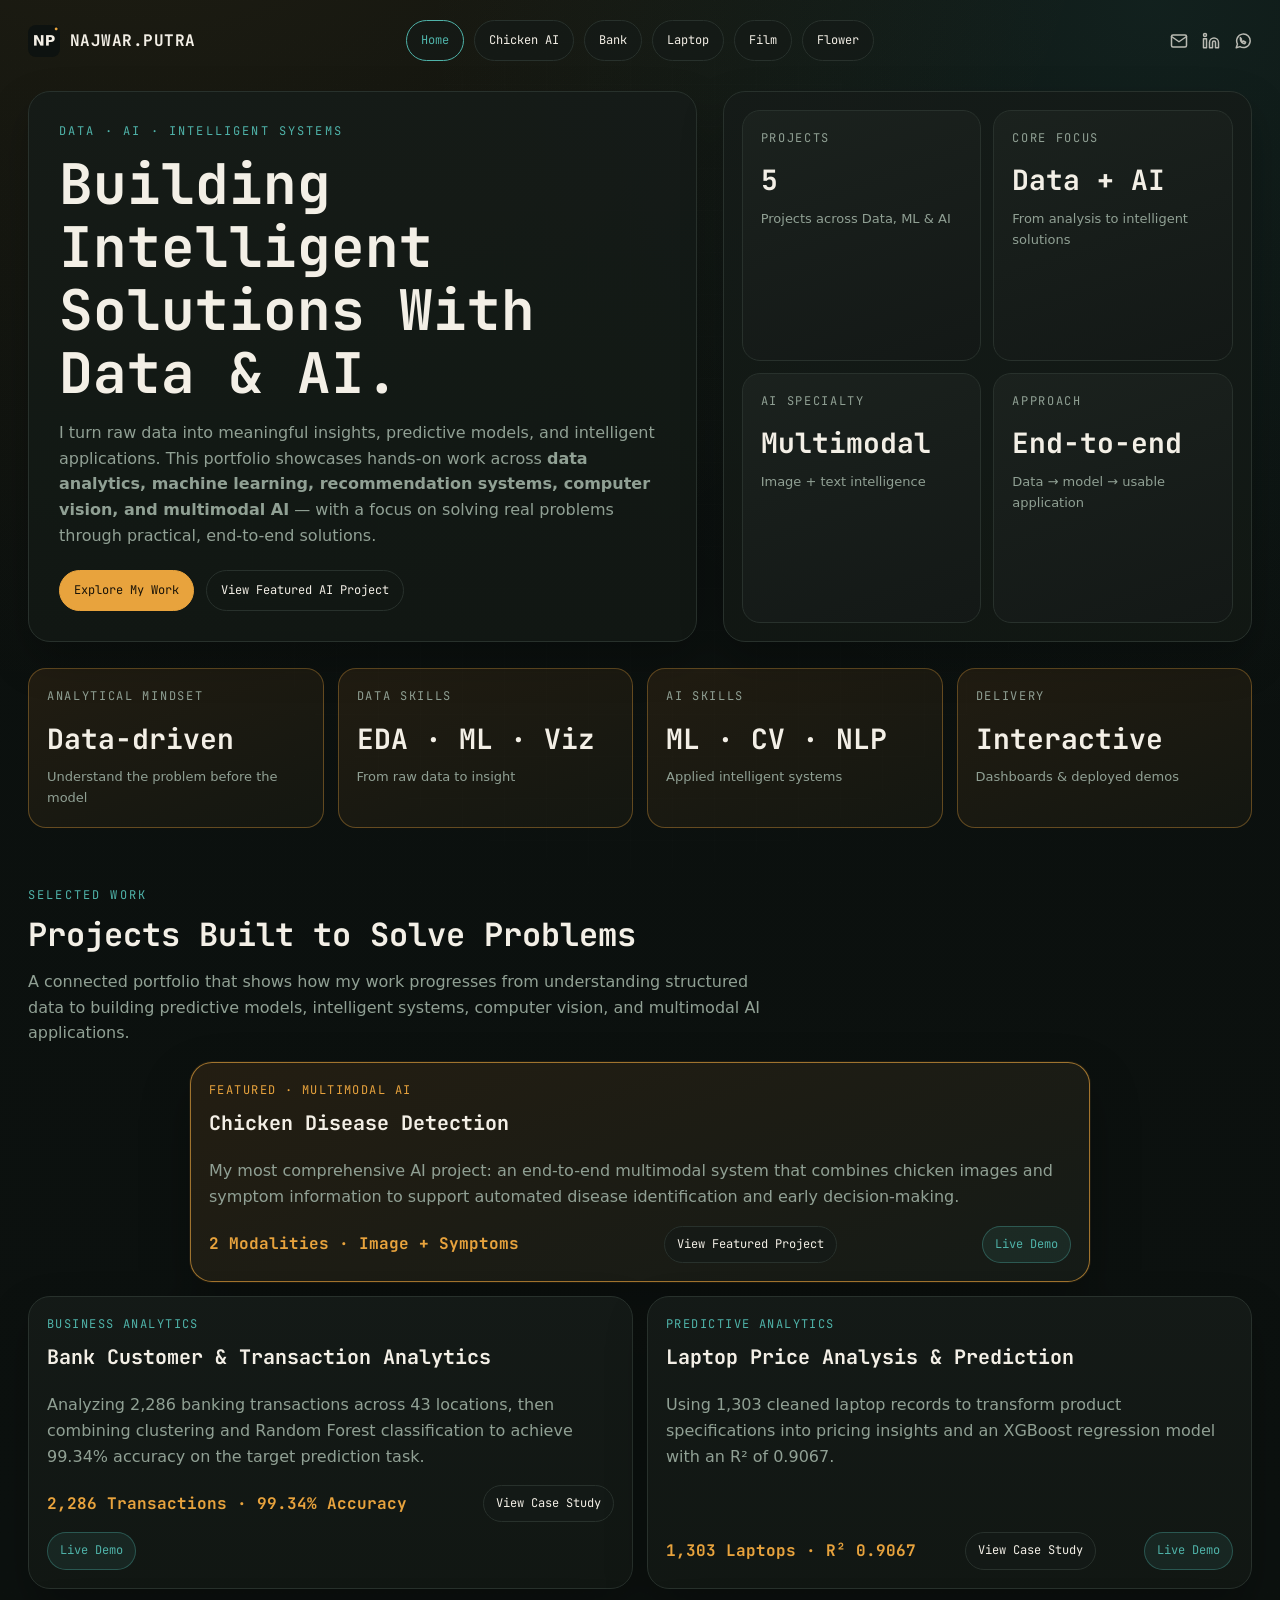
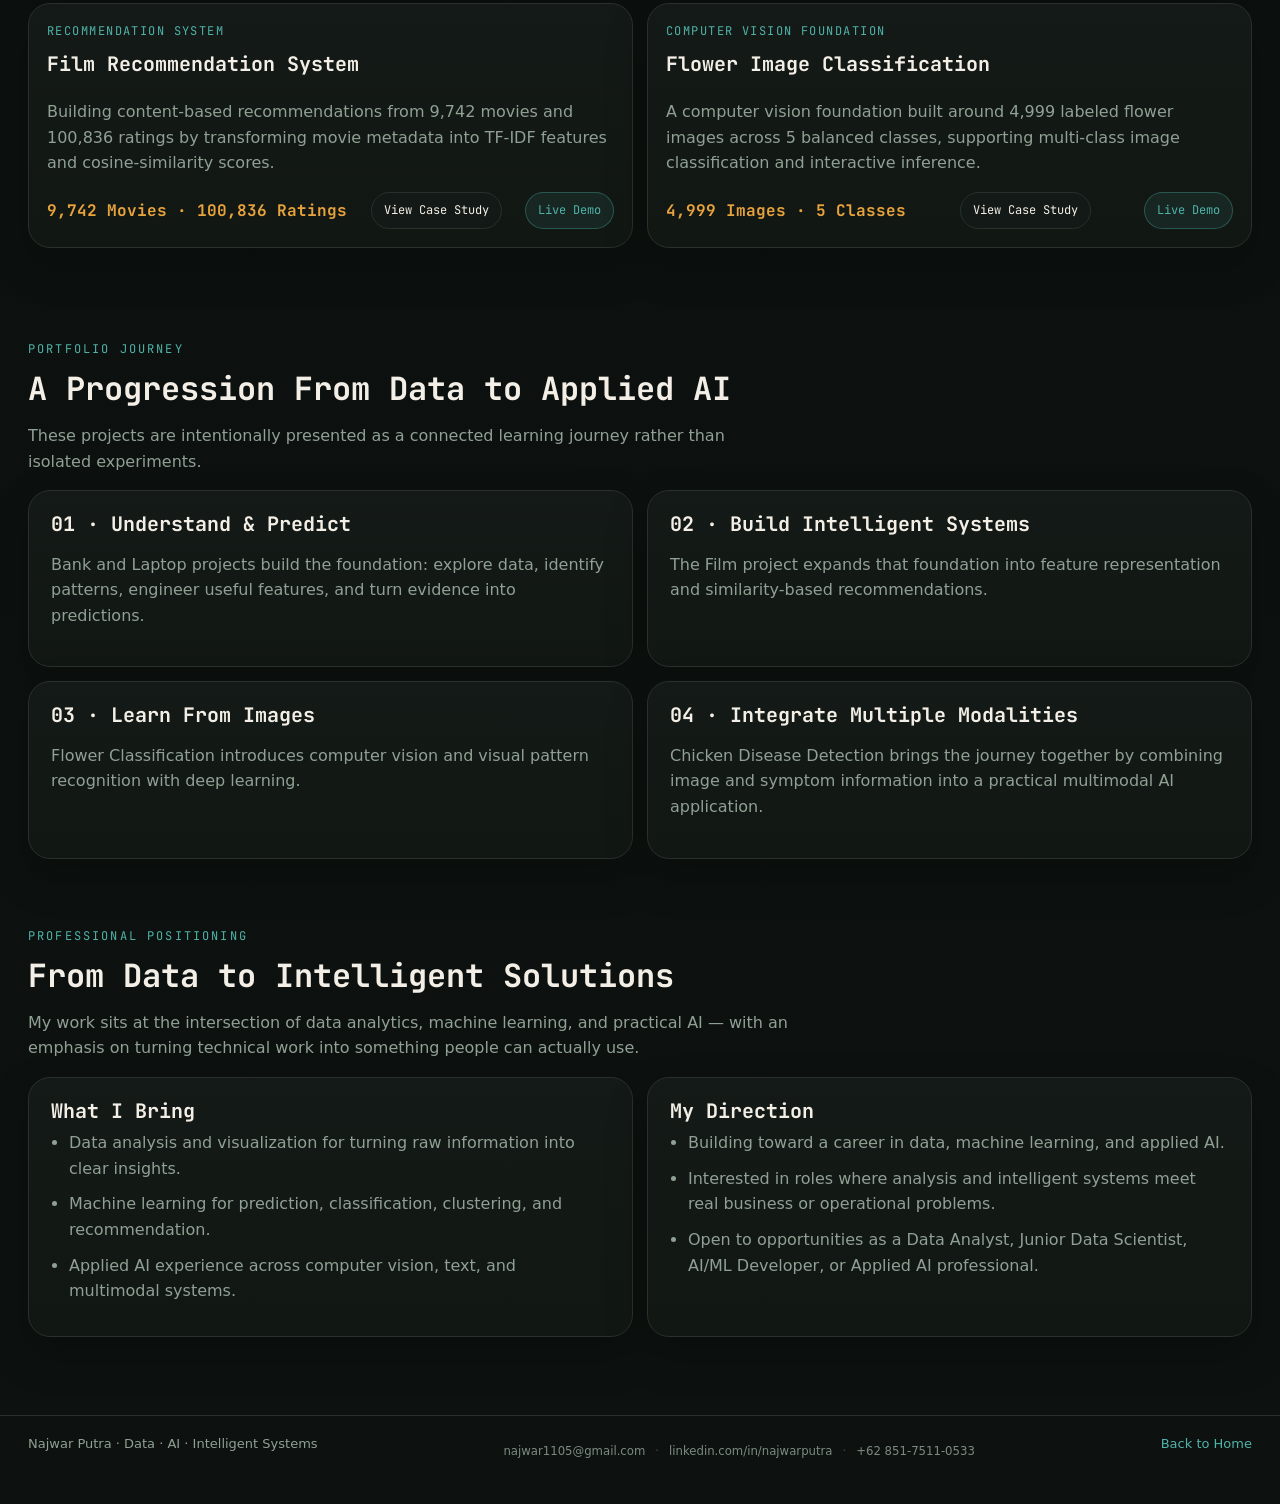
==== commit 73d7061f: "Update WhatsApp link in index.html" ====
--- a/index.html
+++ b/index.html
@@ -58,7 +58,7 @@
 <a aria-label="LinkedIn" href="https://www.linkedin.com/in/najwarputra" rel="noopener noreferrer" target="_blank" title="LinkedIn">
 <svg fill="none" stroke="currentColor" stroke-linecap="round" stroke-linejoin="round" stroke-width="2" viewbox="0 0 24 24" xmlns="http://www.w3.org/2000/svg"><path d="M16 8a6 6 0 0 1 6 6v7h-4v-7a2 2 0 0 0-2-2 2 2 0 0 0-2 2v7h-4v-7a6 6 0 0 1 6-6z"></path><rect height="12" width="4" x="2" y="9"></rect><circle cx="4" cy="4" r="2"></circle></svg>
 </a>
-<a aria-label="WhatsApp" href="https://wa.me/6285175110533" rel="noopener noreferrer" target="_blank" title="WhatsApp">
+<a aria-label="WhatsApp" href="https://wa.me/6285216049095" rel="noopener noreferrer" target="_blank" title="WhatsApp">
 <svg fill="none" stroke="currentColor" stroke-linecap="round" stroke-linejoin="round" stroke-width="2" viewbox="0 0 24 24" xmlns="http://www.w3.org/2000/svg"><path d="M3 21l1.65-4.95A9 9 0 1 1 8 19.5z"></path><path d="M8.5 9.5c0 3.5 3 6 6 6l1-2-3-1.5-1 1c-1-.6-1.5-1.5-2.5-2.5l1-1L8.5 7.5z"></path></svg>
 </a>
 </div>
--- a/styles.css
+++ b/styles.css
@@ -10,7 +10,7 @@
   --blue:#8fb9ff;
   --shadow:0 18px 40px rgba(0,0,0,.25);
   --mono:'JetBrains Mono', monospace;
-  --sans:'IBM Plex Sans', system-ui, sans-serif;
+  --sans:'Inter', system-ui, sans-serif;
 }
 
 *{
@@ -243,7 +243,7 @@
   font-family:var(--mono);
   text-transform:uppercase;
   letter-spacing:.18em;
-  font-size:11px;
+  font-size:12px;
   color:var(--teal);
   margin-bottom:12px;
 }
@@ -350,7 +350,7 @@
 
 .card-label{
   font-family:var(--mono);
-  font-size:11px;
+  font-size:12px;
   color:var(--muted);
   text-transform:uppercase;
   letter-spacing:.14em;
@@ -426,7 +426,7 @@
   display:inline-flex;
   width:max-content;
   font-family:var(--mono);
-  font-size:11px;
+  font-size:12px;
   letter-spacing:.12em;
   text-transform:uppercase;
   color:var(--teal);
@@ -605,7 +605,7 @@
   font-family:var(--mono);
   color:var(--muted);
   text-transform:uppercase;
-  font-size:11px;
+  font-size:12px;
   letter-spacing:.12em;
 }
 
@@ -723,4 +723,4 @@
     grid-template-columns:1fr;
   }
 
-}+}
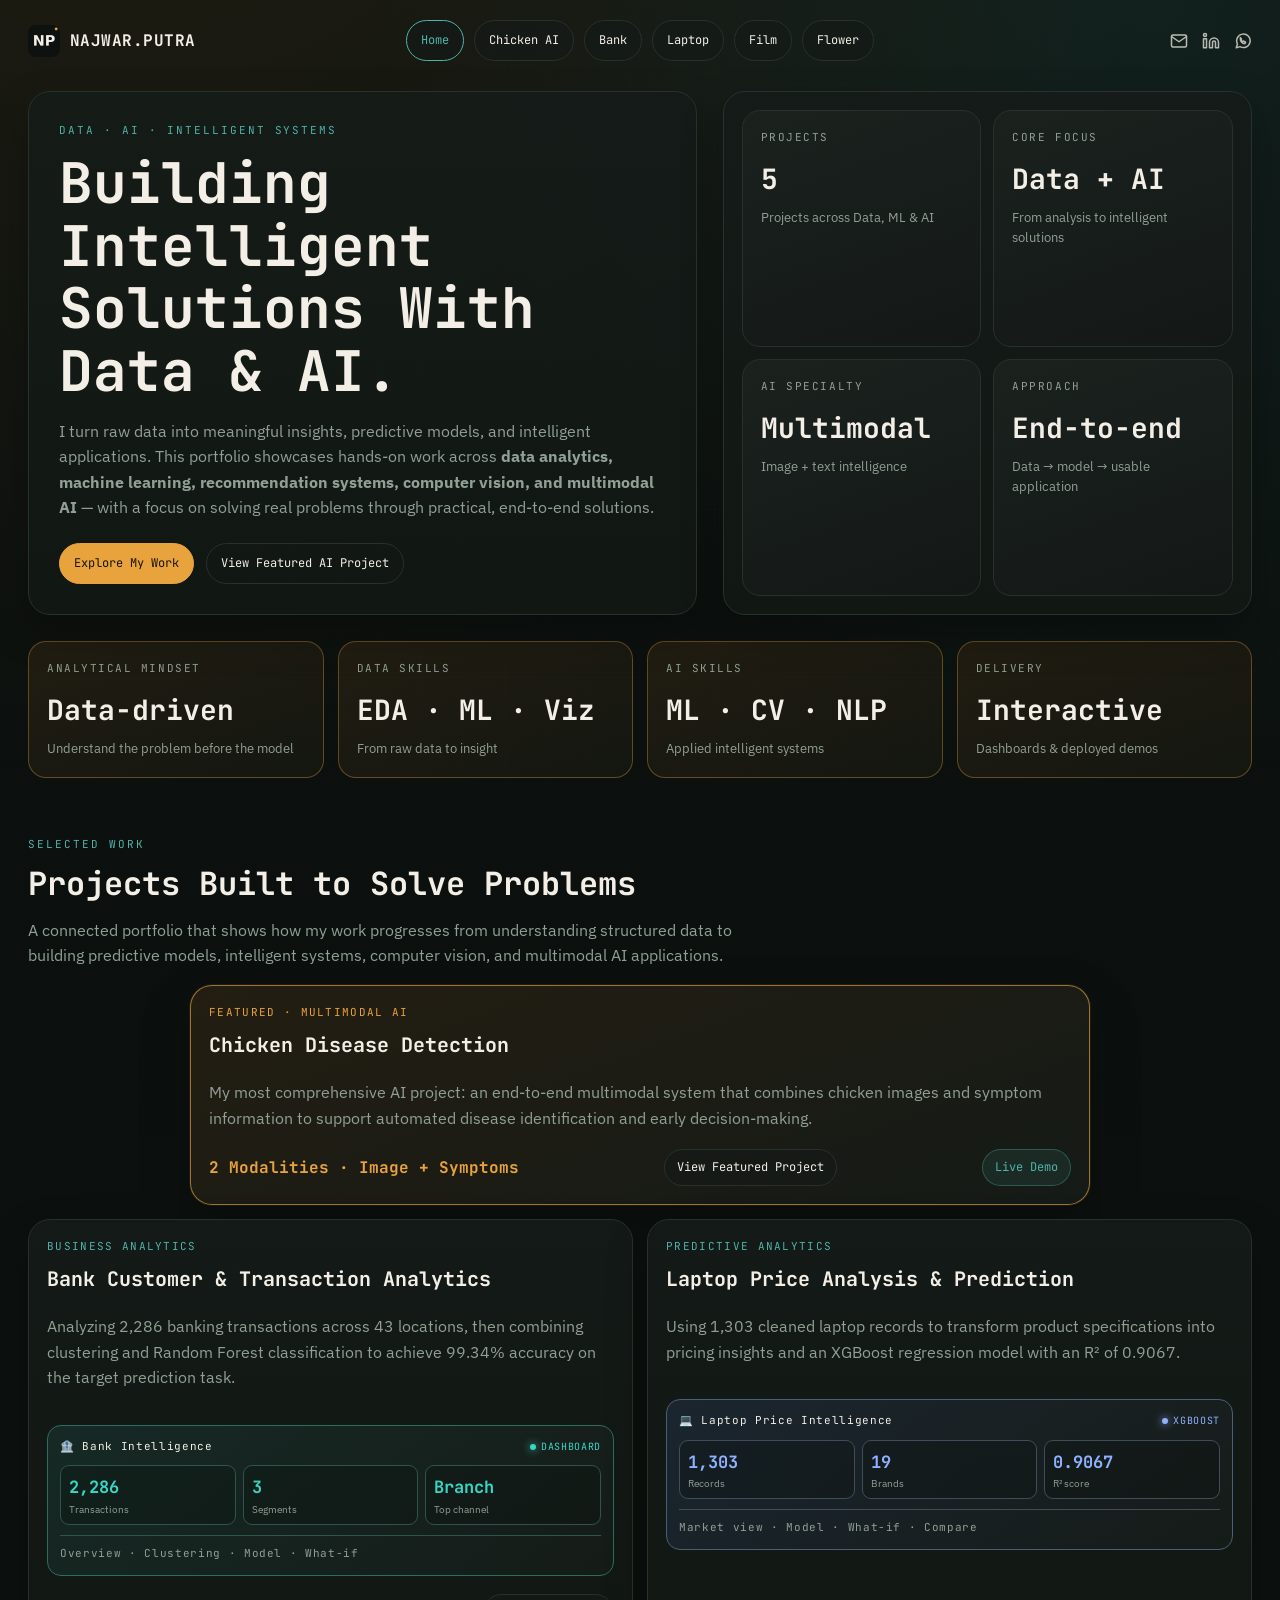
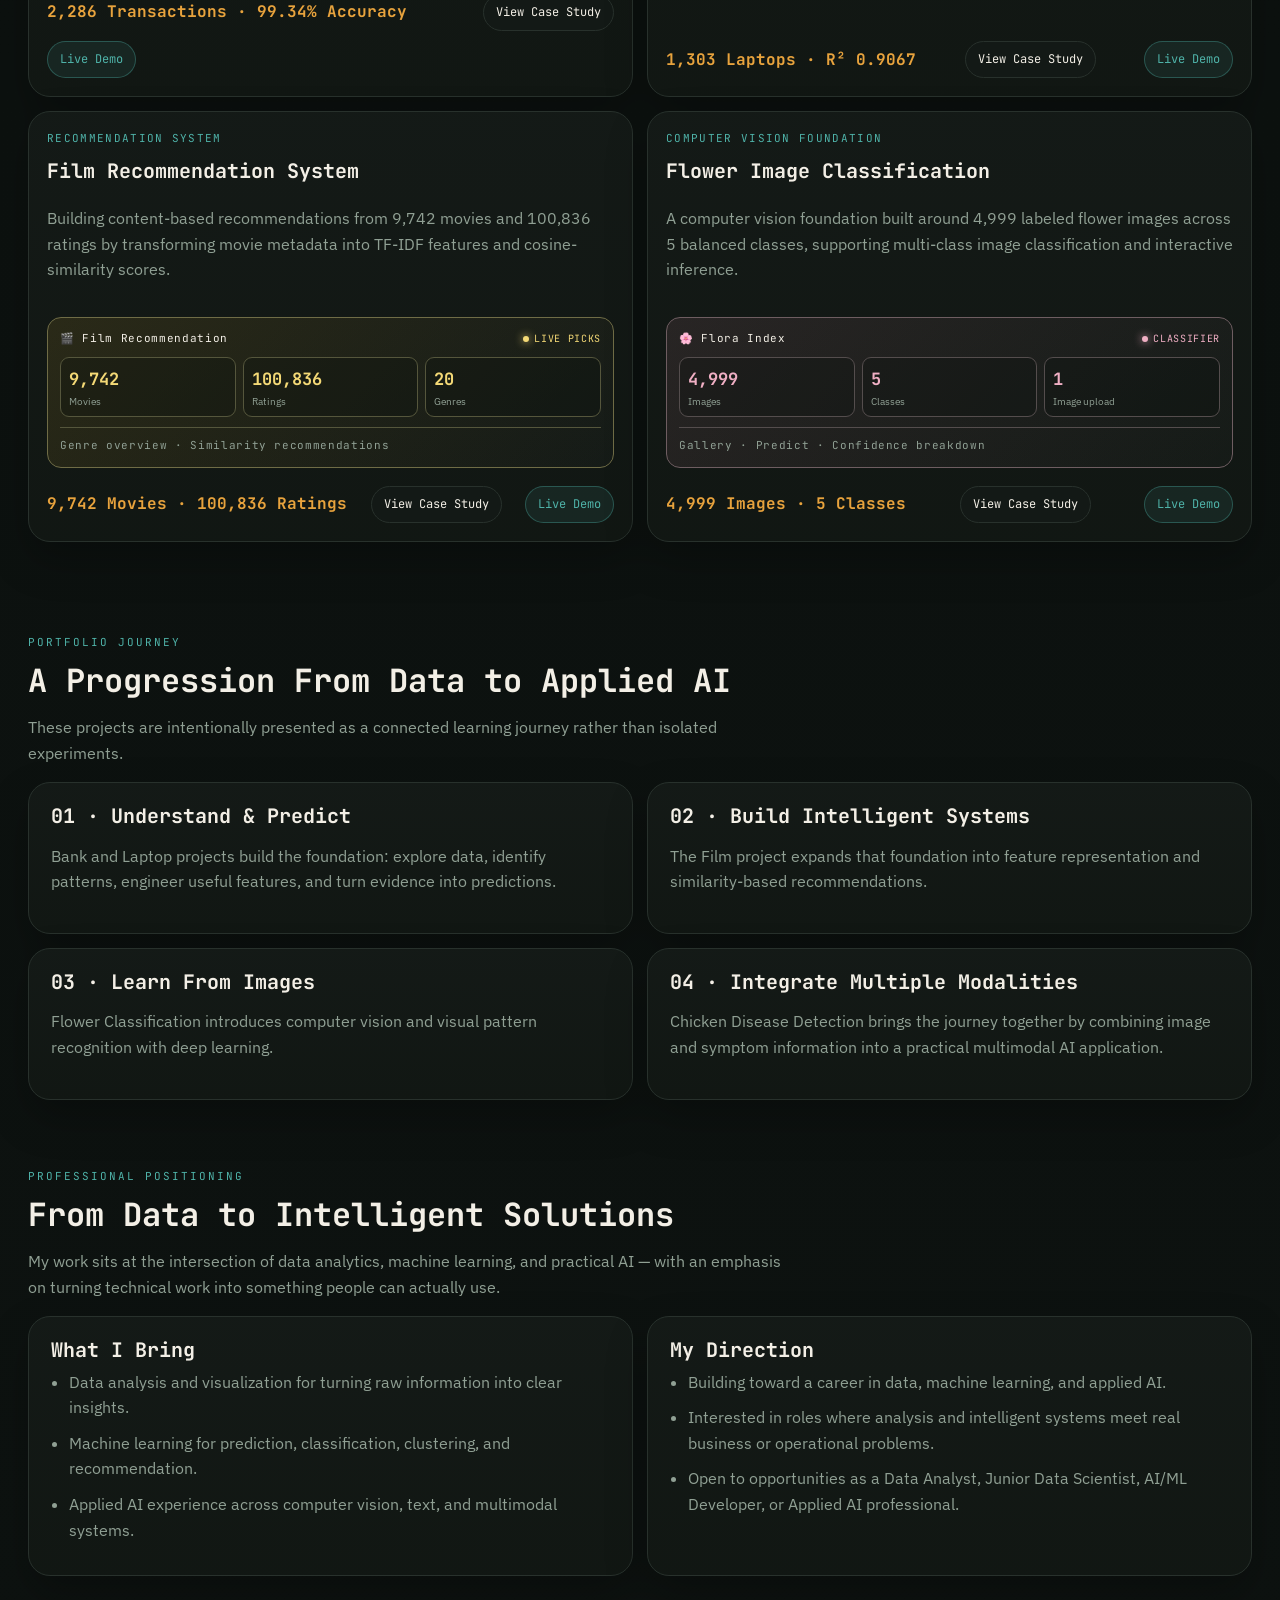
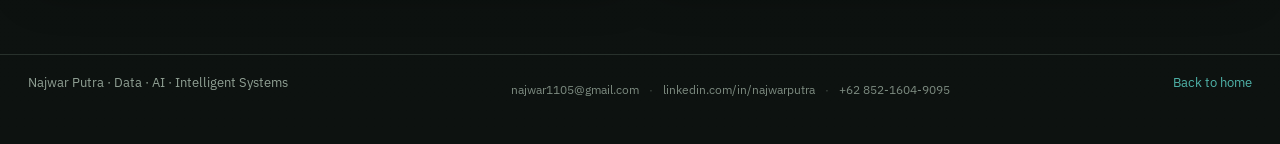
==== commit 719973a6: "Add files via upload" ====
--- a/index.html
+++ b/index.html
@@ -147,6 +147,11 @@
 <div class="project-tag">Business Analytics</div>
 <h3>Bank Customer &amp; Transaction Analytics</h3>
 <p>Analyzing 2,286 banking transactions across 43 locations, then combining clustering and Random Forest classification to achieve 99.34% accuracy on the target prediction task.</p>
+<div class="dashboard-preview preview-bank" aria-label="Bank Intelligence Dashboard preview">
+<div class="dashboard-preview-head"><span>🏦 Bank Intelligence</span><span class="preview-live">Dashboard</span></div>
+<div class="dashboard-preview-metrics"><div><strong>2,286</strong><span>Transactions</span></div><div><strong>3</strong><span>Segments</span></div><div><strong>Branch</strong><span>Top channel</span></div></div>
+<div class="dashboard-preview-footer">Overview · Clustering · Model · What-if</div>
+</div>
 <div class="project-bottom">
 <span class="project-metric">2,286 Transactions · 99.34% Accuracy</span>
 <a class="btn small" href="bank.html">View Case Study</a>
@@ -157,6 +162,11 @@
 <div class="project-tag">Predictive Analytics</div>
 <h3>Laptop Price Analysis &amp; Prediction</h3>
 <p>Using 1,303 cleaned laptop records to transform product specifications into pricing insights and an XGBoost regression model with an R² of 0.9067.</p>
+<div class="dashboard-preview preview-laptop" aria-label="Laptop Price Intelligence Dashboard preview">
+<div class="dashboard-preview-head"><span>💻 Laptop Price Intelligence</span><span class="preview-live">XGBoost</span></div>
+<div class="dashboard-preview-metrics"><div><strong>1,303</strong><span>Records</span></div><div><strong>19</strong><span>Brands</span></div><div><strong>0.9067</strong><span>R² score</span></div></div>
+<div class="dashboard-preview-footer">Market view · Model · What-if · Compare</div>
+</div>
 <div class="project-bottom">
 <span class="project-metric">1,303 Laptops · R² 0.9067</span>
 <a class="btn small" href="laptop.html">View Case Study</a>
@@ -167,6 +177,11 @@
 <div class="project-tag">Recommendation System</div>
 <h3>Film Recommendation System</h3>
 <p>Building content-based recommendations from 9,742 movies and 100,836 ratings by transforming movie metadata into TF-IDF features and cosine-similarity scores.</p>
+<div class="dashboard-preview preview-film" aria-label="Film Recommendation Dashboard preview">
+<div class="dashboard-preview-head"><span>🎬 Film Recommendation</span><span class="preview-live">Live picks</span></div>
+<div class="dashboard-preview-metrics"><div><strong>9,742</strong><span>Movies</span></div><div><strong>100,836</strong><span>Ratings</span></div><div><strong>20</strong><span>Genres</span></div></div>
+<div class="dashboard-preview-footer">Genre overview · Similarity recommendations</div>
+</div>
 <div class="project-bottom">
 <span class="project-metric">9,742 Movies · 100,836 Ratings</span>
 <a class="btn small" href="film.html">View Case Study</a>
@@ -177,6 +192,11 @@
 <div class="project-tag">Computer Vision Foundation</div>
 <h3>Flower Image Classification</h3>
 <p>A computer vision foundation built around 4,999 labeled flower images across 5 balanced classes, supporting multi-class image classification and interactive inference.</p>
+<div class="dashboard-preview preview-flower" aria-label="Flora Index Dashboard preview">
+<div class="dashboard-preview-head"><span>🌸 Flora Index</span><span class="preview-live">Classifier</span></div>
+<div class="dashboard-preview-metrics"><div><strong>4,999</strong><span>Images</span></div><div><strong>5</strong><span>Classes</span></div><div><strong>1</strong><span>Image upload</span></div></div>
+<div class="dashboard-preview-footer">Gallery · Predict · Confidence breakdown</div>
+</div>
 <div class="project-bottom">
 <span class="project-metric">4,999 Images · 5 Classes</span>
 <a class="btn small" href="flower.html">View Case Study</a>
@@ -232,9 +252,9 @@
 <span class="footer-sep">·</span>
 <a href="https://www.linkedin.com/in/najwarputra" rel="noopener noreferrer" target="_blank">linkedin.com/in/najwarputra</a>
 <span class="footer-sep">·</span>
-<a href="https://wa.me/6285175110533" rel="noopener noreferrer" target="_blank">+62 851-7511-0533</a>
-</div>
-<div><a href="index.html">Back to Home</a></div>
+<a href="https://wa.me/6285216049095" rel="noopener noreferrer" target="_blank">+62 852-1604-9095</a>
+</div>
+<div><a href="index.html">Back to home</a></div>
 </footer>
 <script>
   document.querySelectorAll('[data-streamlit-key="laptop"]').forEach(function(el){ el.href = "https://laptoppricepred-najwar.streamlit.app/"; });
--- a/styles.css
+++ b/styles.css
@@ -10,7 +10,7 @@
   --blue:#8fb9ff;
   --shadow:0 18px 40px rgba(0,0,0,.25);
   --mono:'JetBrains Mono', monospace;
-  --sans:'Inter', system-ui, sans-serif;
+  --sans:'IBM Plex Sans', system-ui, sans-serif;
 }
 
 *{
@@ -243,7 +243,7 @@
   font-family:var(--mono);
   text-transform:uppercase;
   letter-spacing:.18em;
-  font-size:12px;
+  font-size:11px;
   color:var(--teal);
   margin-bottom:12px;
 }
@@ -350,7 +350,7 @@
 
 .card-label{
   font-family:var(--mono);
-  font-size:12px;
+  font-size:11px;
   color:var(--muted);
   text-transform:uppercase;
   letter-spacing:.14em;
@@ -426,7 +426,7 @@
   display:inline-flex;
   width:max-content;
   font-family:var(--mono);
-  font-size:12px;
+  font-size:11px;
   letter-spacing:.12em;
   text-transform:uppercase;
   color:var(--teal);
@@ -446,6 +446,119 @@
   font-family:var(--mono);
   color:var(--amber);
   font-weight:700;
+}
+
+
+/* =========================================================
+   DASHBOARD PREVIEWS
+   ========================================================= */
+
+.dashboard-preview{
+  --preview-accent:var(--teal);
+  --preview-tint:rgba(79,179,169,.10);
+  margin:18px 0;
+  padding:12px;
+  border:1px solid color-mix(in srgb,var(--preview-accent) 35%,var(--line));
+  border-radius:14px;
+  background:linear-gradient(135deg,var(--preview-tint),rgba(255,255,255,.015));
+}
+
+.dashboard-preview-head,
+.dashboard-preview-footer{
+  font-family:var(--mono);
+  font-size:11px;
+  letter-spacing:.06em;
+}
+
+.dashboard-preview-head{
+  display:flex;
+  align-items:center;
+  justify-content:space-between;
+  gap:10px;
+  color:var(--text);
+}
+
+.preview-live{
+  color:var(--preview-accent);
+  font-size:10px;
+  text-transform:uppercase;
+  white-space:nowrap;
+}
+
+.preview-live::before{
+  content:"";
+  display:inline-block;
+  width:6px;
+  height:6px;
+  margin-right:5px;
+  border-radius:50%;
+  background:currentColor;
+  box-shadow:0 0 8px currentColor;
+}
+
+.dashboard-preview-metrics{
+  display:grid;
+  grid-template-columns:repeat(3,minmax(0,1fr));
+  gap:7px;
+  margin:10px 0;
+}
+
+.dashboard-preview-metrics div{
+  min-width:0;
+  padding:8px;
+  border:1px solid color-mix(in srgb,var(--preview-accent) 22%,var(--line));
+  border-radius:9px;
+  background:rgba(9,14,12,.30);
+}
+
+.dashboard-preview-metrics strong,
+.dashboard-preview-metrics span{
+  display:block;
+}
+
+.dashboard-preview-metrics strong{
+  overflow:hidden;
+  color:var(--preview-accent);
+  font-family:var(--mono);
+  font-size:clamp(13px,1.5vw,17px);
+  text-overflow:ellipsis;
+  white-space:nowrap;
+}
+
+.dashboard-preview-metrics span,
+.dashboard-preview-footer{
+  color:var(--muted);
+}
+
+.dashboard-preview-metrics span{
+  margin-top:2px;
+  font-size:10px;
+  line-height:1.25;
+}
+
+.dashboard-preview-footer{
+  padding-top:9px;
+  border-top:1px solid color-mix(in srgb,var(--preview-accent) 22%,var(--line));
+}
+
+.preview-bank{
+  --preview-accent:#39d6c4;
+  --preview-tint:rgba(57,214,196,.09);
+}
+
+.preview-laptop{
+  --preview-accent:#8fb1ff;
+  --preview-tint:rgba(91,140,255,.11);
+}
+
+.preview-film{
+  --preview-accent:#f4d976;
+  --preview-tint:rgba(212,167,44,.12);
+}
+
+.preview-flower{
+  --preview-accent:#f0afc4;
+  --preview-tint:rgba(217,139,160,.11);
 }
 
 
@@ -605,7 +718,7 @@
   font-family:var(--mono);
   color:var(--muted);
   text-transform:uppercase;
-  font-size:12px;
+  font-size:11px;
   letter-spacing:.12em;
 }
 
@@ -706,6 +819,37 @@
     padding-right:18px;
   }
 
+  .topbar{
+    display:flex;
+    flex-wrap:wrap;
+    justify-content:space-between;
+    gap:14px;
+    padding-top:16px;
+    padding-bottom:16px;
+  }
+
+  .brand{
+    font-size:14px;
+  }
+
+  .nav{
+    order:3;
+    width:100%;
+    display:grid;
+    grid-template-columns:repeat(2,minmax(0,1fr));
+    gap:8px;
+  }
+
+  .nav-link{
+    min-width:0;
+    padding:9px 8px;
+    text-align:center;
+  }
+
+  .topbar-contact{
+    gap:12px;
+  }
+
   main{
     padding:0 18px 28px;
   }
@@ -723,4 +867,49 @@
     grid-template-columns:1fr;
   }
 
-}
+  .footer{
+    flex-direction:column;
+    align-items:flex-start;
+  }
+
+  .footer-contact{
+    justify-content:flex-start;
+  }
+
+  .footer-sep{
+    display:none;
+  }
+
+  .panel:has(.data-table){
+    overflow-x:auto;
+  }
+
+  .data-table{
+    min-width:640px;
+  }
+
+}
+
+@media (max-width:420px){
+
+  .hero-copy,
+  .hero-panel,
+  .card,
+  .project-card,
+  .panel{
+    padding:16px;
+  }
+
+  .hero-links .btn,
+  .project-bottom .btn{
+    width:100%;
+    text-align:center;
+  }
+
+  .metric-list div,
+  .gallery-meta{
+    align-items:flex-start;
+    flex-direction:column;
+  }
+
+}
